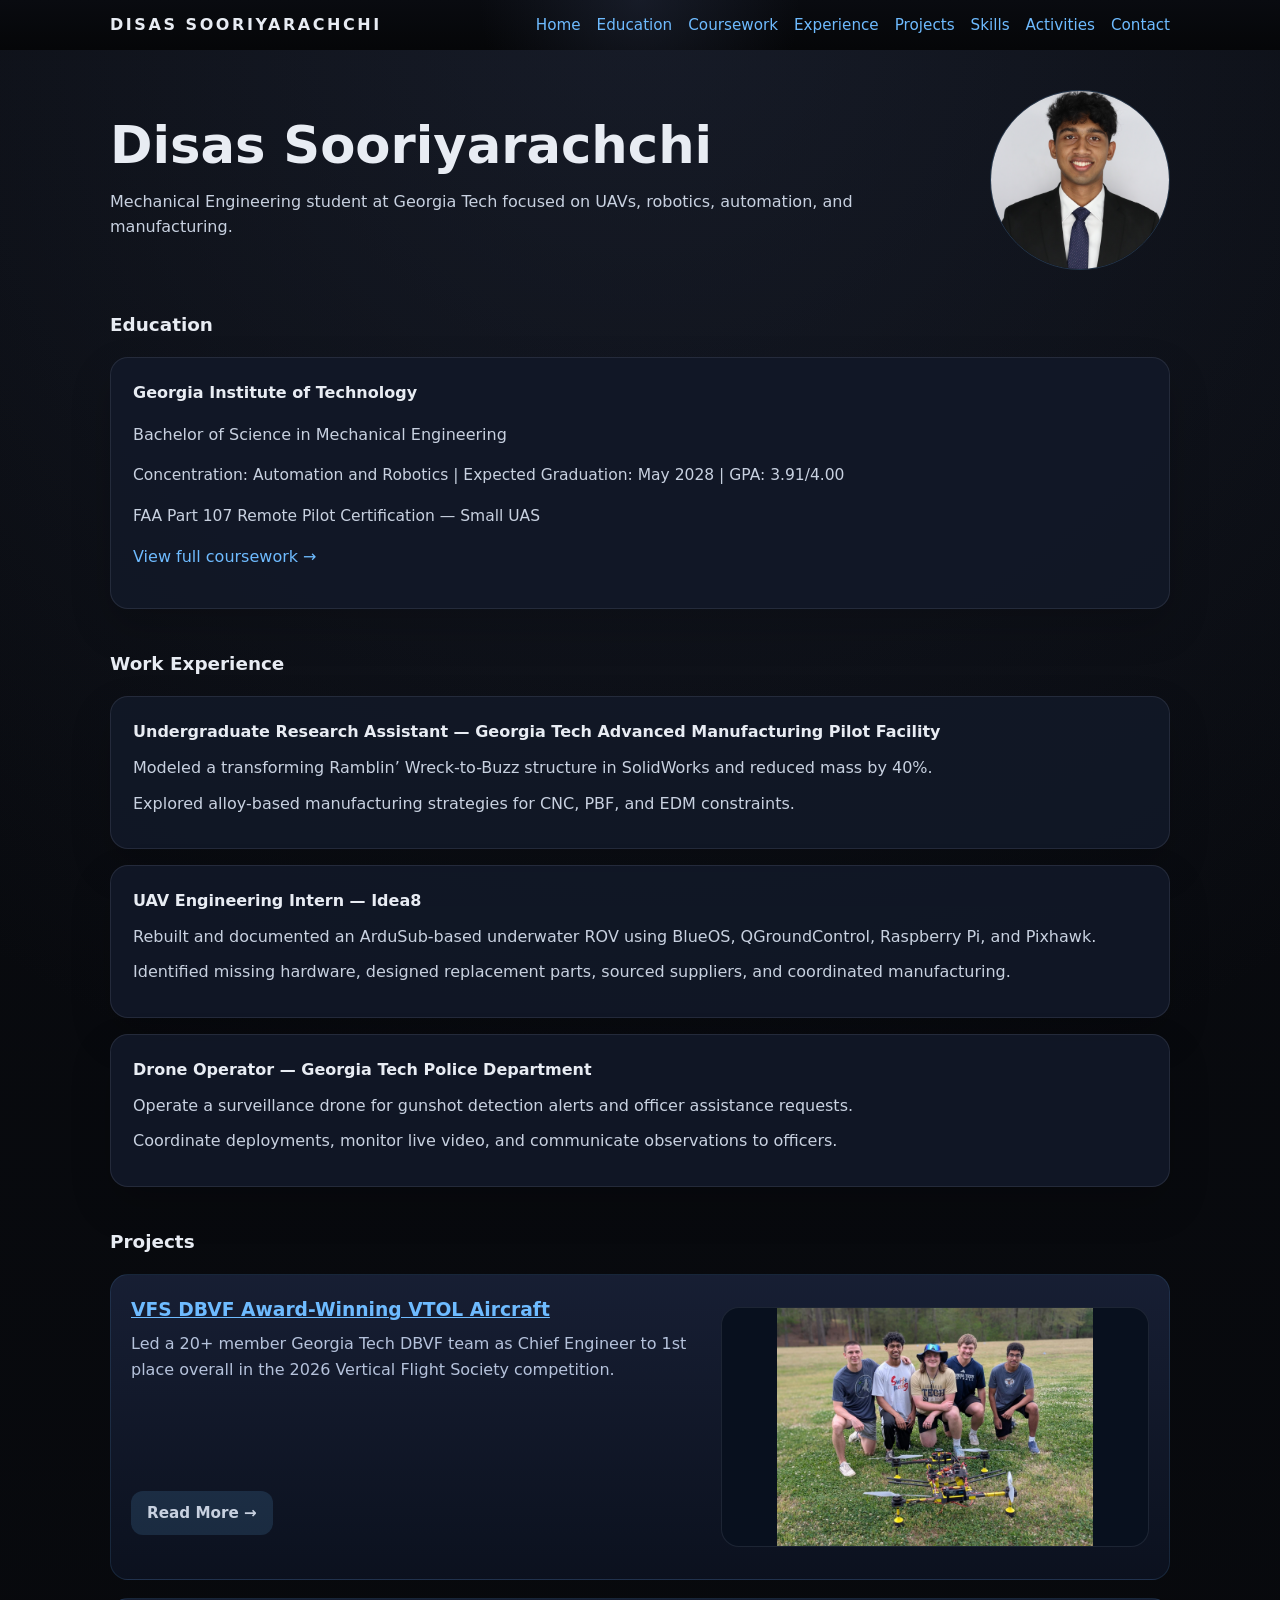
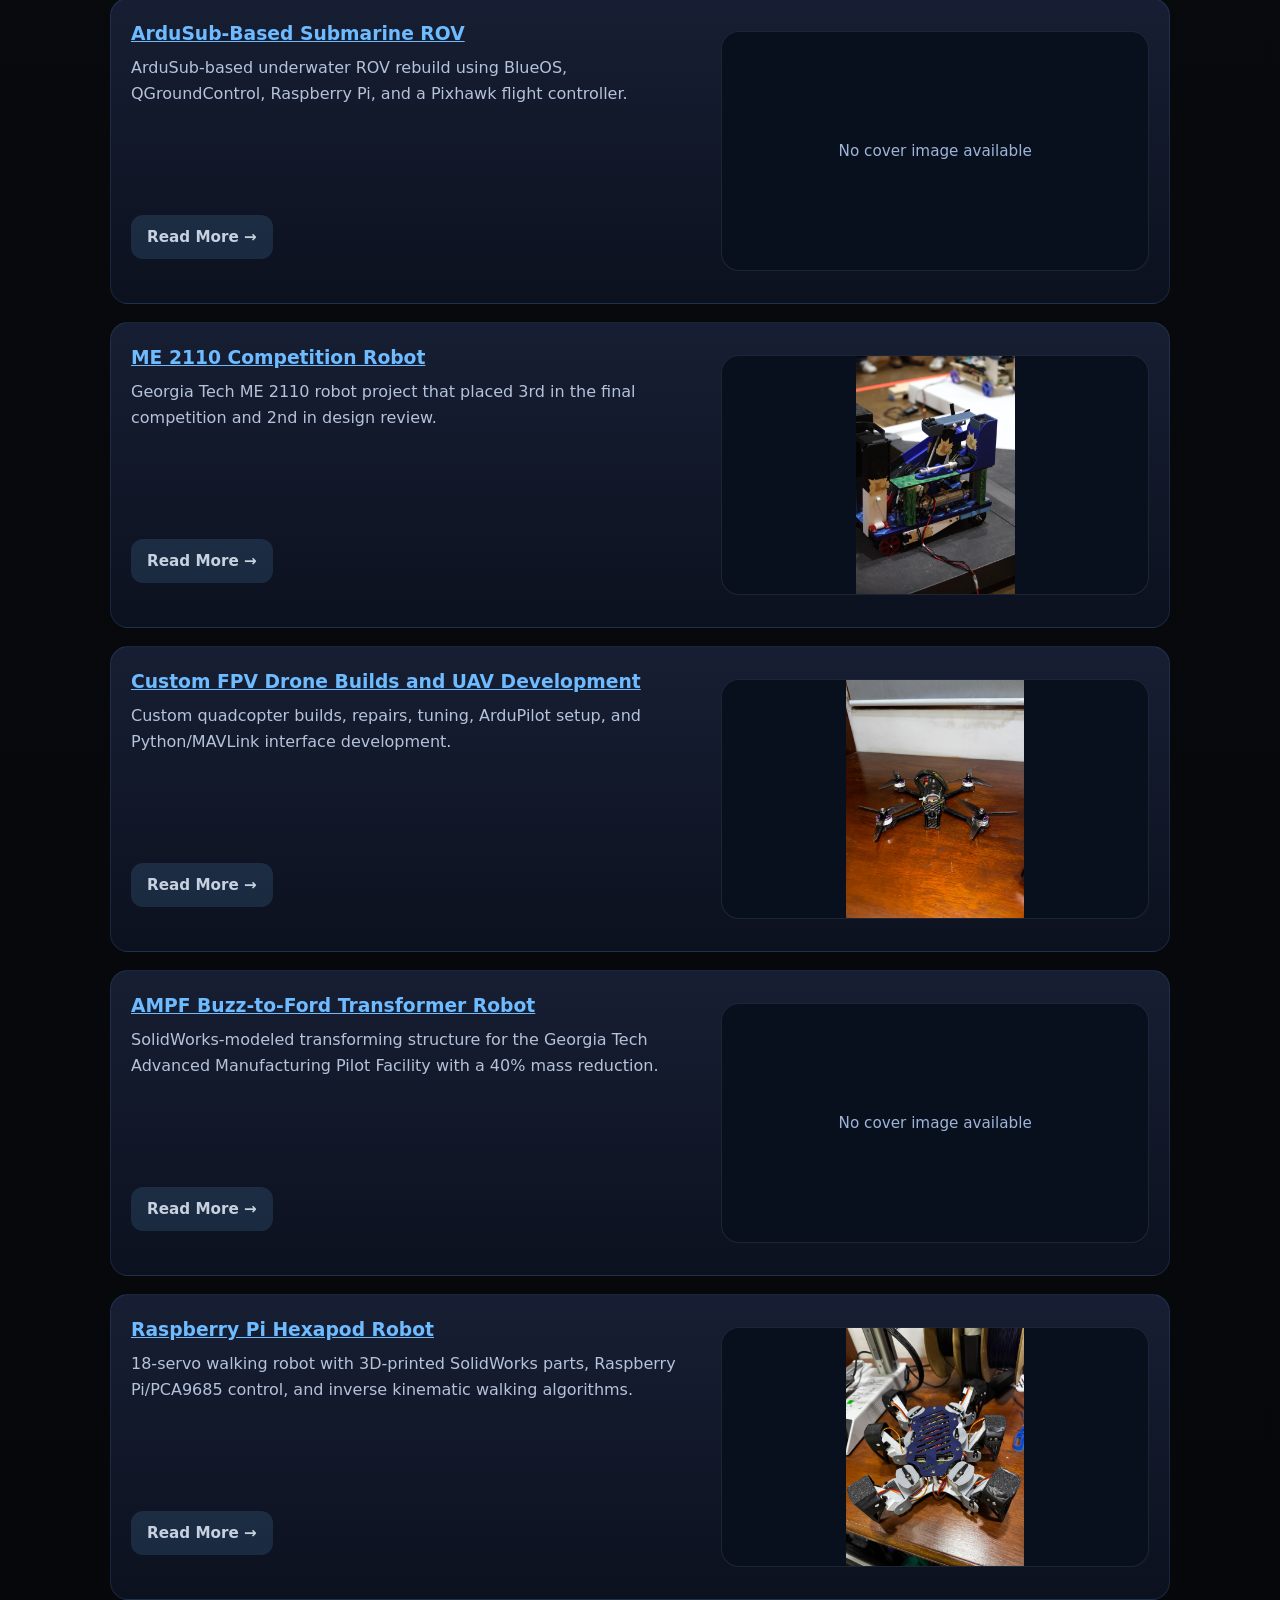
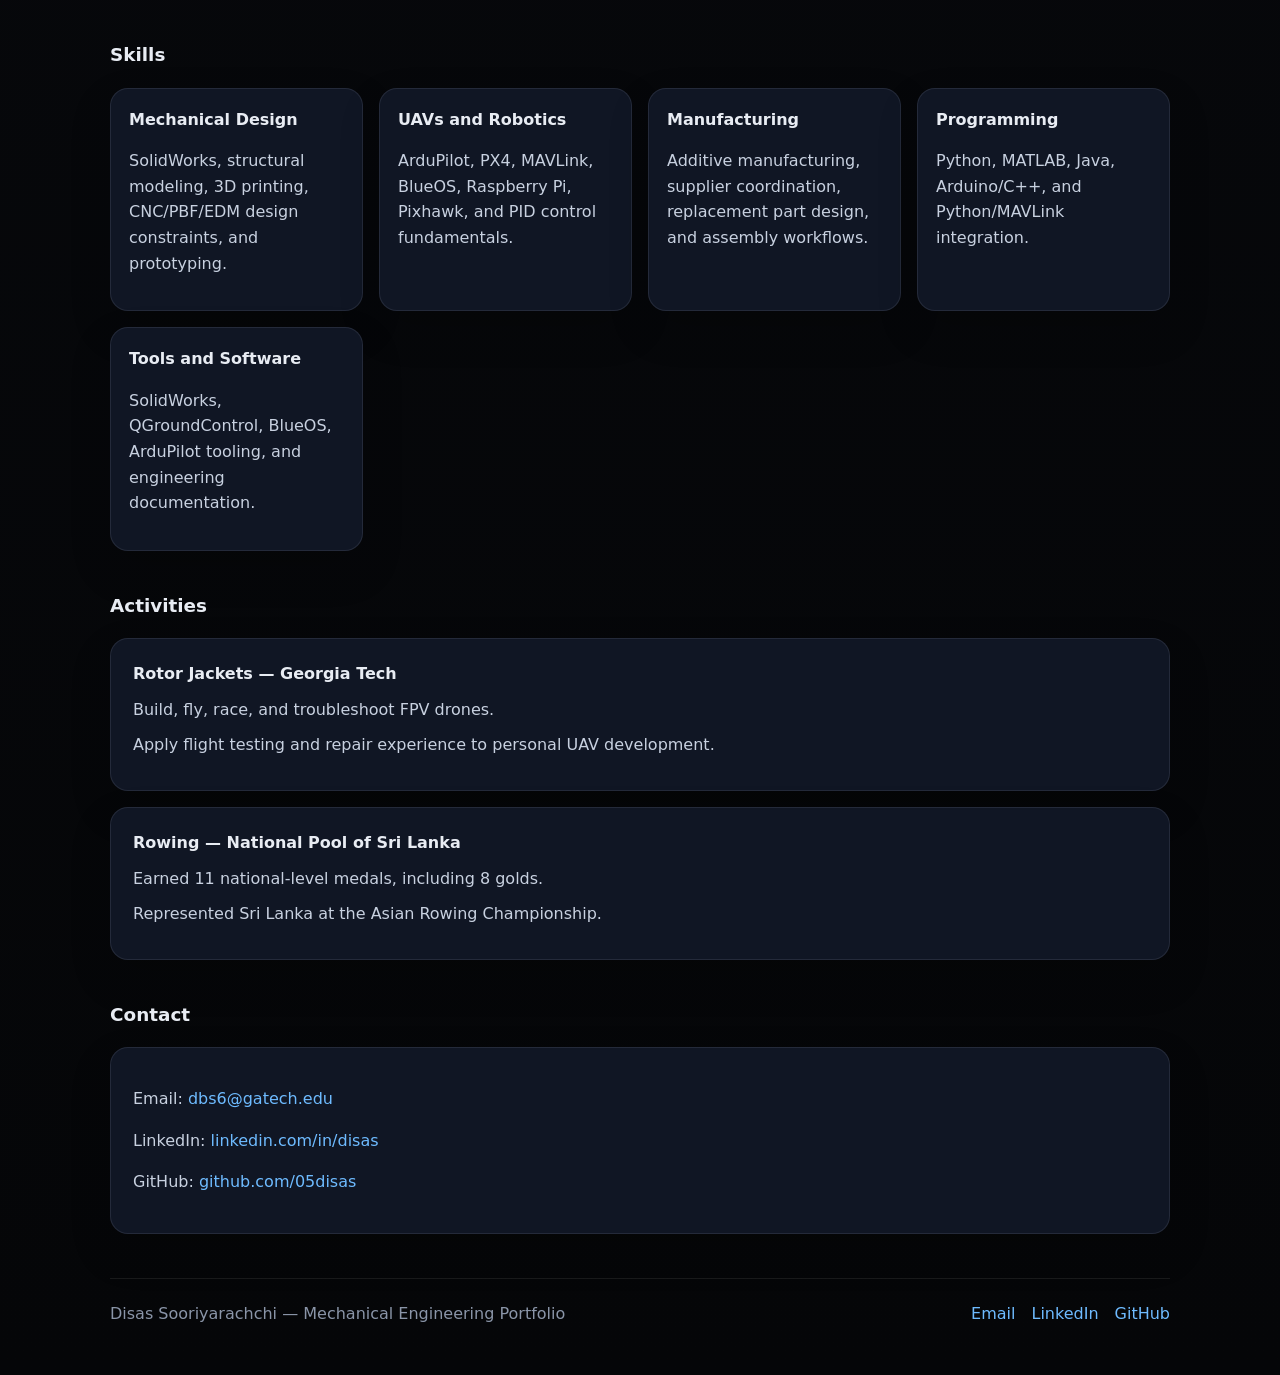
==== index.html @ 31fa34dd "updated structure and synced with current resume" ====
<!DOCTYPE html>
<html lang="en">
<head>
    <meta charset="UTF-8">
    <meta name="viewport" content="width=device-width, initial-scale=1.0">
    <title>Disas Sooriyarachchi | Mechanical Engineering Portfolio</title>
    <link rel="stylesheet" href="styles/style.css">
</head>
<body class="home-page">
    <div class="page-shell">
        <header class="header">
            <div>
                <p class="site-title">Disas Sooriyarachchi</p>
            </div>
            <button class="nav-toggle" type="button" aria-label="Toggle navigation menu">
                <img src="assets/menu-icon.svg" alt="" aria-hidden="true">
            </button>
            <nav class="nav-links" aria-label="Primary navigation">
                <a href="#home">Home</a>
                <a href="#education">Education</a>
                <a href="coursework.html">Coursework</a>
                <a href="#experience">Experience</a>
                <a href="#projects">Projects</a>
                <a href="#skills">Skills</a>
                <a href="#activities">Activities</a>
                <a href="#contact">Contact</a>
            </nav>
        </header>

        <main class="body-offset">
            <section id="home" class="section">
                <div class="profile-panel">
                    <div>
                        <h1 class="main-title">Disas Sooriyarachchi</h1>
                        <p class="subtitle">Mechanical Engineering student at Georgia Tech focused on UAVs, robotics, automation, and manufacturing.</p>
                    </div>
                    <img class="profile-image" src="assets/images/profile.jpg" alt="Disas Sooriyarachchi">
                </div>
            </section>

            <section id="education" class="section">
                <h2 class="section-title">Education</h2>
                <div class="card">
                    <h3>Georgia Institute of Technology</h3>
                    <p>Bachelor of Science in Mechanical Engineering</p>
                    <p class="section-note">
                        Concentration: Automation and Robotics | Expected Graduation: May 2028 | GPA: 3.91/4.00
                    </p>
                    <p class="section-note">FAA Part 107 Remote Pilot Certification &mdash; Small UAS</p>
                    <p><a href="coursework.html">View full coursework &rarr;</a></p>
                </div>
            </section>

            <section id="experience" class="section">
                <h2 class="section-title">Work Experience</h2>
                <div class="section-grid">
                    <div class="card">
                        <h3>Undergraduate Research Assistant &mdash; Georgia Tech Advanced Manufacturing Pilot Facility</h3>
                        <ul class="card-list">
                            <li>Modeled a transforming Ramblin&rsquo; Wreck-to-Buzz structure in SolidWorks and reduced mass by 40%.</li>
                            <li>Explored alloy-based manufacturing strategies for CNC, PBF, and EDM constraints.</li>
                        </ul>
                    </div>
                    <div class="card">
                        <h3>UAV Engineering Intern &mdash; Idea8</h3>
                        <ul class="card-list">
                            <li>Rebuilt and documented an ArduSub-based underwater ROV using BlueOS, QGroundControl, Raspberry Pi, and Pixhawk.</li>
                            <li>Identified missing hardware, designed replacement parts, sourced suppliers, and coordinated manufacturing.</li>
                        </ul>
                    </div>
                    <div class="card">
                        <h3>Drone Operator &mdash; Georgia Tech Police Department</h3>
                        <ul class="card-list">
                            <li>Operate a surveillance drone for gunshot detection alerts and officer assistance requests.</li>
                            <li>Coordinate deployments, monitor live video, and communicate observations to officers.</li>
                        </ul>
                    </div>
                </div>
            </section>

            <section id="projects" class="section">
                <h2 class="section-title">Projects</h2>
                <div class="project-grid">
                    <div class="project-card">
                        <div class="project-card-content">
                            <div class="project-info">
                                <div>
                                    <h3><a class="project-title-link" href="projects/dbvf-vtol.html">VFS DBVF Award-Winning VTOL Aircraft</a></h3>
                                    <p>Led a 20+ member Georgia Tech DBVF team as Chief Engineer to 1st place overall in the 2026 Vertical Flight Society competition.</p>
                                </div>
                                <a class="project-card-action" href="projects/dbvf-vtol.html">Read More &rarr;</a>
                            </div>
                            <div class="project-visual">
                                <img class="project-cover" src="assets/images/dbvf.jpeg" alt="VFS DBVF Award-Winning VTOL Aircraft">
                            </div>
                        </div>
                    </div>
                    <div class="project-card">
                        <div class="project-card-content">
                            <div class="project-info">
                                <div>
                                    <h3><a class="project-title-link" href="projects/submarine-rov.html">ArduSub-Based Submarine ROV</a></h3>
                                    <p>ArduSub-based underwater ROV rebuild using BlueOS, QGroundControl, Raspberry Pi, and a Pixhawk flight controller.</p>
                                </div>
                                <a class="project-card-action" href="projects/submarine-rov.html">Read More &rarr;</a>
                            </div>
                            <div class="project-visual">
                                <div class="cover-placeholder">No cover image available</div>
                            </div>
                        </div>
                    </div>
                    <div class="project-card">
                        <div class="project-card-content">
                            <div class="project-info">
                                <div>
                                    <h3><a class="project-title-link" href="projects/me2110-competition-robot.html">ME 2110 Competition Robot</a></h3>
                                    <p>Georgia Tech ME 2110 robot project that placed 3rd in the final competition and 2nd in design review.</p>
                                </div>
                                <a class="project-card-action" href="projects/me2110-competition-robot.html">Read More &rarr;</a>
                            </div>
                            <div class="project-visual">
                                <img class="project-cover" src="assets/images/me2110_comp.jpeg" alt="ME 2110 Competition Robot">
                            </div>
                        </div>
                    </div>
                    <div class="project-card">
                        <div class="project-card-content">
                            <div class="project-info">
                                <div>
                                    <h3><a class="project-title-link" href="projects/fpv-drone-builds.html">Custom FPV Drone Builds and UAV Development</a></h3>
                                    <p>Custom quadcopter builds, repairs, tuning, ArduPilot setup, and Python/MAVLink interface development.</p>
                                </div>
                                <a class="project-card-action" href="projects/fpv-drone-builds.html">Read More &rarr;</a>
                            </div>
                            <div class="project-visual">
                                <img class="project-cover" src="assets/images/fpvdrone.jpeg" alt="Custom FPV Drone Builds and UAV Development">
                            </div>
                        </div>
                    </div>
                    <div class="project-card">
                        <div class="project-card-content">
                            <div class="project-info">
                                <div>
                                    <h3><a class="project-title-link" href="projects/ampf-transformer.html">AMPF Buzz-to-Ford Transformer Robot</a></h3>
                                    <p>SolidWorks-modeled transforming structure for the Georgia Tech Advanced Manufacturing Pilot Facility with a 40% mass reduction.</p>
                                </div>
                                <a class="project-card-action" href="projects/ampf-transformer.html">Read More &rarr;</a>
                            </div>
                            <div class="project-visual">
                                <div class="cover-placeholder">No cover image available</div>
                            </div>
                        </div>
                    </div>
                    <div class="project-card">
                        <div class="project-card-content">
                            <div class="project-info">
                                <div>
                                    <h3><a class="project-title-link" href="projects/hexapod-robot.html">Raspberry Pi Hexapod Robot</a></h3>
                                    <p>18-servo walking robot with 3D-printed SolidWorks parts, Raspberry Pi/PCA9685 control, and inverse kinematic walking algorithms.</p>
                                </div>
                                <a class="project-card-action" href="projects/hexapod-robot.html">Read More &rarr;</a>
                            </div>
                            <div class="project-visual">
                                <img class="project-cover" src="assets/images/hexapod.jpeg" alt="Raspberry Pi Hexapod Robot">
                            </div>
                        </div>
                    </div>
                </div>
            </section>

            <section id="skills" class="section">
                <h2 class="section-title">Skills</h2>
                <div class="list-columns">
                    <div class="card card-compact">
                        <h3>Mechanical Design</h3>
                        <p>SolidWorks, structural modeling, 3D printing, CNC/PBF/EDM design constraints, and prototyping.</p>
                    </div>
                    <div class="card card-compact">
                        <h3>UAVs and Robotics</h3>
                        <p>ArduPilot, PX4, MAVLink, BlueOS, Raspberry Pi, Pixhawk, and PID control fundamentals.</p>
                    </div>
                    <div class="card card-compact">
                        <h3>Manufacturing</h3>
                        <p>Additive manufacturing, supplier coordination, replacement part design, and assembly workflows.</p>
                    </div>
                    <div class="card card-compact">
                        <h3>Programming</h3>
                        <p>Python, MATLAB, Java, Arduino/C++, and Python/MAVLink integration.</p>
                    </div>
                    <div class="card card-compact">
                        <h3>Tools and Software</h3>
                        <p>SolidWorks, QGroundControl, BlueOS, ArduPilot tooling, and engineering documentation.</p>
                    </div>
                </div>
            </section>

            <section id="activities" class="section">
                <h2 class="section-title">Activities</h2>
                <div class="section-grid">
                    <div class="card">
                        <h3>Rotor Jackets &mdash; Georgia Tech</h3>
                        <ul class="card-list">
                            <li>Build, fly, race, and troubleshoot FPV drones.</li>
                            <li>Apply flight testing and repair experience to personal UAV development.</li>
                        </ul>
                    </div>
                    <div class="card">
                        <h3>Rowing &mdash; National Pool of Sri Lanka</h3>
                        <ul class="card-list">
                            <li>Earned 11 national-level medals, including 8 golds.</li>
                            <li>Represented Sri Lanka at the Asian Rowing Championship.</li>
                        </ul>
                    </div>
                </div>
            </section>

            <section id="contact" class="section">
                <h2 class="section-title">Contact</h2>
                <div class="card">
                    <p>Email: <a href="mailto:dbs6@gatech.edu">dbs6@gatech.edu</a></p>
                    <p>LinkedIn: <a href="https://www.linkedin.com/in/disas">linkedin.com/in/disas</a></p>
                    <p>GitHub: <a href="https://github.com/05disas">github.com/05disas</a></p>
                </div>
            </section>
        </main>

        <footer class="footer">
            <p>Disas Sooriyarachchi &mdash; Mechanical Engineering Portfolio</p>
            <div class="social-links">
                <a href="mailto:dbs6@gatech.edu">Email</a>
                <a href="https://www.linkedin.com/in/disas">LinkedIn</a>
                <a href="https://github.com/05disas">GitHub</a>
            </div>
        </footer>
    </div>
    <script src="scripts/main.js"></script>
</body>
</html>
---- styles/style.css ----
/* Global layout */
:root {
    color-scheme: dark;
    color: #e8ecf3;
    background: #090b10;
    font-family: Inter, ui-sans-serif, system-ui, -apple-system, BlinkMacSystemFont, "Segoe UI", sans-serif;
    font-size: 16px;
    line-height: 1.6;
}

* {
    box-sizing: border-box;
}

html {
    scroll-behavior: smooth;
}

body {
    margin: 0;
    min-height: 100vh;
    background: radial-gradient(circle at top, rgba(48, 58, 84, 0.35), transparent 25%),
        linear-gradient(180deg, #090b10 0%, #050608 100%);
}

img {
    max-width: 100%;
    display: block;
}

a {
    color: #6ebbff;
    text-decoration: none;
}

a:hover {
    text-decoration: underline;
}

button,
input,
textarea {
    font: inherit;
}

/* Container */
.page-shell {
    width: min(100%, 1100px);
    margin: 0 auto;
    padding: 0 20px 48px;
}

.header,
.footer {
    display: flex;
    flex-wrap: wrap;
    justify-content: space-between;
    gap: 12px;
    align-items: center;
}

.header {
    width: 100vw;
    margin-left: calc(50% - 50vw);
    padding: 12px max(20px, calc((100vw - 1100px) / 2 + 20px));
    position: sticky;
    top: 0;
    z-index: 20;
    background: radial-gradient(circle at top, rgba(48, 58, 84, 0.35), transparent 25%),
        linear-gradient(180deg, #090b10 0%, #050608 100%);
}

.site-title {
    font-size: 1rem;
    text-transform: uppercase;
    letter-spacing: 0.16em;
    font-weight: 700;
    margin: 0;
}

.home-page .site-title {
    opacity: 0;
    transition: opacity 180ms ease;
}

.home-page.is-scrolled .site-title {
    opacity: 1;
}

.nav-links {
    display: flex;
    flex-wrap: wrap;
    gap: 16px;
    align-items: center;
    font-size: 0.95rem;
}

.nav-toggle {
    display: none;
    background: transparent;
    border: 1px solid rgba(110, 187, 255, 0.18);
    border-radius: 8px;
    width: 40px;
    height: 40px;
    align-items: center;
    justify-content: center;
    cursor: pointer;
    color: #c8d1e0;
}

.nav-toggle img {
    display: block;
    width: 22px;
    height: 22px;
    filter: invert(78%) sepia(40%) saturate(1510%) hue-rotate(178deg) brightness(103%) contrast(101%);
}

.header.nav-open .nav-links {
    display: flex;
}

.main-title {
    font-size: clamp(2rem, 4vw, 3.2rem);
    line-height: 1.05;
    margin: 0;
}

.subtitle {
    max-width: 760px;
    margin: 16px 0 0;
    color: #c8d1e0;
}

.section {
    margin-top: 40px;
    scroll-margin-top: 96px;
}

.section-title {
    font-size: 1.15rem;
    margin-bottom: 18px;
    font-weight: 700;
}

.section-grid {
    display: grid;
    gap: 16px;
}

.card {
    background: rgba(18, 24, 40, 0.92);
    border: 1px solid rgba(178, 187, 213, 0.12);
    border-radius: 18px;
    padding: 22px;
    box-shadow: 0 18px 40px rgba(0, 0, 0, 0.18);
}

.card-compact {
    padding: 18px;
}

.card h3 {
    margin: 0 0 10px;
    font-size: 1rem;
}

.card p,
.card li {
    color: #c8d1e0;
}

.list-columns {
    display: grid;
    grid-template-columns: repeat(auto-fit, minmax(220px, 1fr));
    gap: 16px;
}

.coursework-section {
    display: grid;
    gap: 34px;
}

.course-category h2 {
    margin: 0 0 14px;
    color: #e8ecf3;
    font-size: 1.2rem;
    font-weight: 700;
}

.course-grid {
    display: grid;
    grid-template-columns: repeat(auto-fit, minmax(240px, 1fr));
    gap: 16px;
}

.course-card {
    min-height: 132px;
    padding: 20px;
    border-radius: 18px;
    background: rgba(18, 24, 40, 0.92);
    border: 1px solid rgba(110, 187, 255, 0.18);
    box-shadow: 0 18px 40px rgba(0, 0, 0, 0.18);
}

.course-card-header {
    display: flex;
    align-items: flex-start;
    justify-content: space-between;
    gap: 12px;
    margin-bottom: 14px;
}

.course-card h3 {
    margin: 0;
    color: #e8ecf3;
    font-size: 1.08rem;
    line-height: 1.25;
}

.course-card p {
    margin: 0;
    color: #c8d1e0;
}

.course-status {
    display: inline-flex;
    align-items: center;
    justify-content: center;
    flex: 0 0 auto;
    min-width: 34px;
    height: 34px;
    padding: 0 10px;
    border-radius: 999px;
    border: 1px solid rgba(110, 187, 255, 0.5);
    background: rgba(110, 187, 255, 0.12);
    color: #9cccff;
    font-size: 0.9rem;
    font-weight: 700;
}

.course-status-wide {
    min-width: 78px;
}

.card-list {
    list-style: none;
    margin: 0;
    padding: 0;
}

.card-list li {
    margin-bottom: 10px;
}

.project-grid {
    display: grid;
    gap: 18px;
}

.project-card-content {
    display: grid;
    grid-template-columns: minmax(0, 58%) minmax(0, 42%);
    grid-template-areas: "title image" "body image";
    gap: 24px;
    align-items: stretch;
}

.project-title {
    grid-area: title;
}

.project-body {
    grid-area: body;
    display: flex;
    flex-direction: column;
    gap: 16px;
}

.project-visual {
    grid-area: image;
    display: flex;
    align-items: center;
    justify-content: center;
}

.project-info {
    display: flex;
    flex-direction: column;
    min-height: 240px;
}

.project-cover,
.icon-placeholder,
.cover-placeholder {
    width: 100%;
    height: 240px;
    border-radius: 18px;
    object-fit: contain;
    border: 1px solid rgba(178, 187, 213, 0.12);
    background: #08101e;
}

.icon-placeholder,
.cover-placeholder {
    display: flex;
    align-items: center;
    justify-content: center;
    color: #9fb4d8;
    font-size: 0.95rem;
    text-align: center;
    padding: 0 8px;
}

.project-card-action {
    display: inline-flex;
    align-items: center;
    justify-content: center;
    padding: 10px 16px;
    border-radius: 12px;
    background: rgba(110, 187, 255, 0.14);
    color: #c8d1e0;
    font-size: 0.95rem;
    font-weight: 600;
    width: fit-content;
}

.project-page-cover {
    width: 96px;
    height: 96px;
    max-width: none;
    margin: 0 auto 20px;
    display: block;
    border-radius: 18px;
    object-fit: cover;
    border: 1px solid rgba(178, 187, 213, 0.12);
    background: #08101e;
}

.profile-image {
    width: 180px;
    height: 180px;
    border-radius: 50%;
    object-fit: cover;
    border: 1px solid rgba(110, 187, 255, 0.2);
    max-width: 180px;
}

.profile-panel {
    display: grid;
    grid-template-columns: 1fr auto;
    gap: 24px;
    align-items: center;
}

.project-card {
    display: block;
    padding: 20px;
    border-radius: 18px;
    background: linear-gradient(180deg, rgba(24, 32, 54, 0.95), rgba(12, 18, 32, 0.95));
    border: 1px solid rgba(110, 187, 255, 0.12);
}

.project-card h3 {
    margin: 0 0 6px;
}

.project-card p {
    margin: 0;
    color: #b5c2db;
}

.project-title-link {
    color: #6ebbff;
    text-decoration: underline;
}

.project-card-action {
    margin-top: auto;
    text-decoration: none;
}

.small-text {
    font-size: 0.95rem;
    color: #98a6c0;
}

.tag-row {
    display: flex;
    flex-wrap: wrap;
    gap: 10px;
    margin-top: 14px;
}

.tag {
    display: inline-flex;
    gap: 8px;
    padding: 6px 10px;
    border-radius: 999px;
    background: rgba(110, 187, 255, 0.08);
    color: #b3d3ff;
    font-size: 0.88rem;
}

.section-note {
    color: #96a2bd;
    font-size: 0.97rem;
}

.footer {
    border-top: 1px solid rgba(255, 255, 255, 0.08);
    margin-top: 44px;
    padding-top: 22px;
}

.footer p {
    margin: 0;
    color: #8a95a8;
}

.social-links {
    display: flex;
    flex-wrap: wrap;
    gap: 16px;
}

@media (max-width: 720px) {
    .header {
        flex-direction: row;
        align-items: center;
    }

    .footer {
        flex-direction: column;
        align-items: flex-start;
    }

    .nav-toggle {
        display: inline-flex;
        order: 1;
    }

    .header > div,
    .header > .site-title {
        order: 2;
        flex: 1;
        min-width: 0;
    }

    .nav-links {
        display: none;
        flex-direction: column;
        order: 3;
        width: 100%;
        gap: 12px;
        padding: 16px 0;
        border-top: 1px solid rgba(110, 187, 255, 0.12);
    }

    .header.nav-open .nav-links {
        display: flex;
    }

    .nav-links a {
        width: 100%;
        padding: 12px 0;
    }

    .profile-image {
        width: 140px;
        height: 140px;
    }

    .project-card-content {
        grid-template-columns: 1fr;
        grid-template-areas: "title" "image" "body";
    }

    .project-title,
    .project-body,
    .project-visual {
        width: 100%;
    }

    .project-cover,
    .icon-placeholder,
    .cover-placeholder {
        width: 100%;
        height: 220px;
    }

    .project-card-action {
        width: fit-content;
    }
}

@media (max-width: 520px) {
    .page-shell {
        padding: 18px 16px 32px;
    }

    .section {
        margin-top: 32px;
    }
}
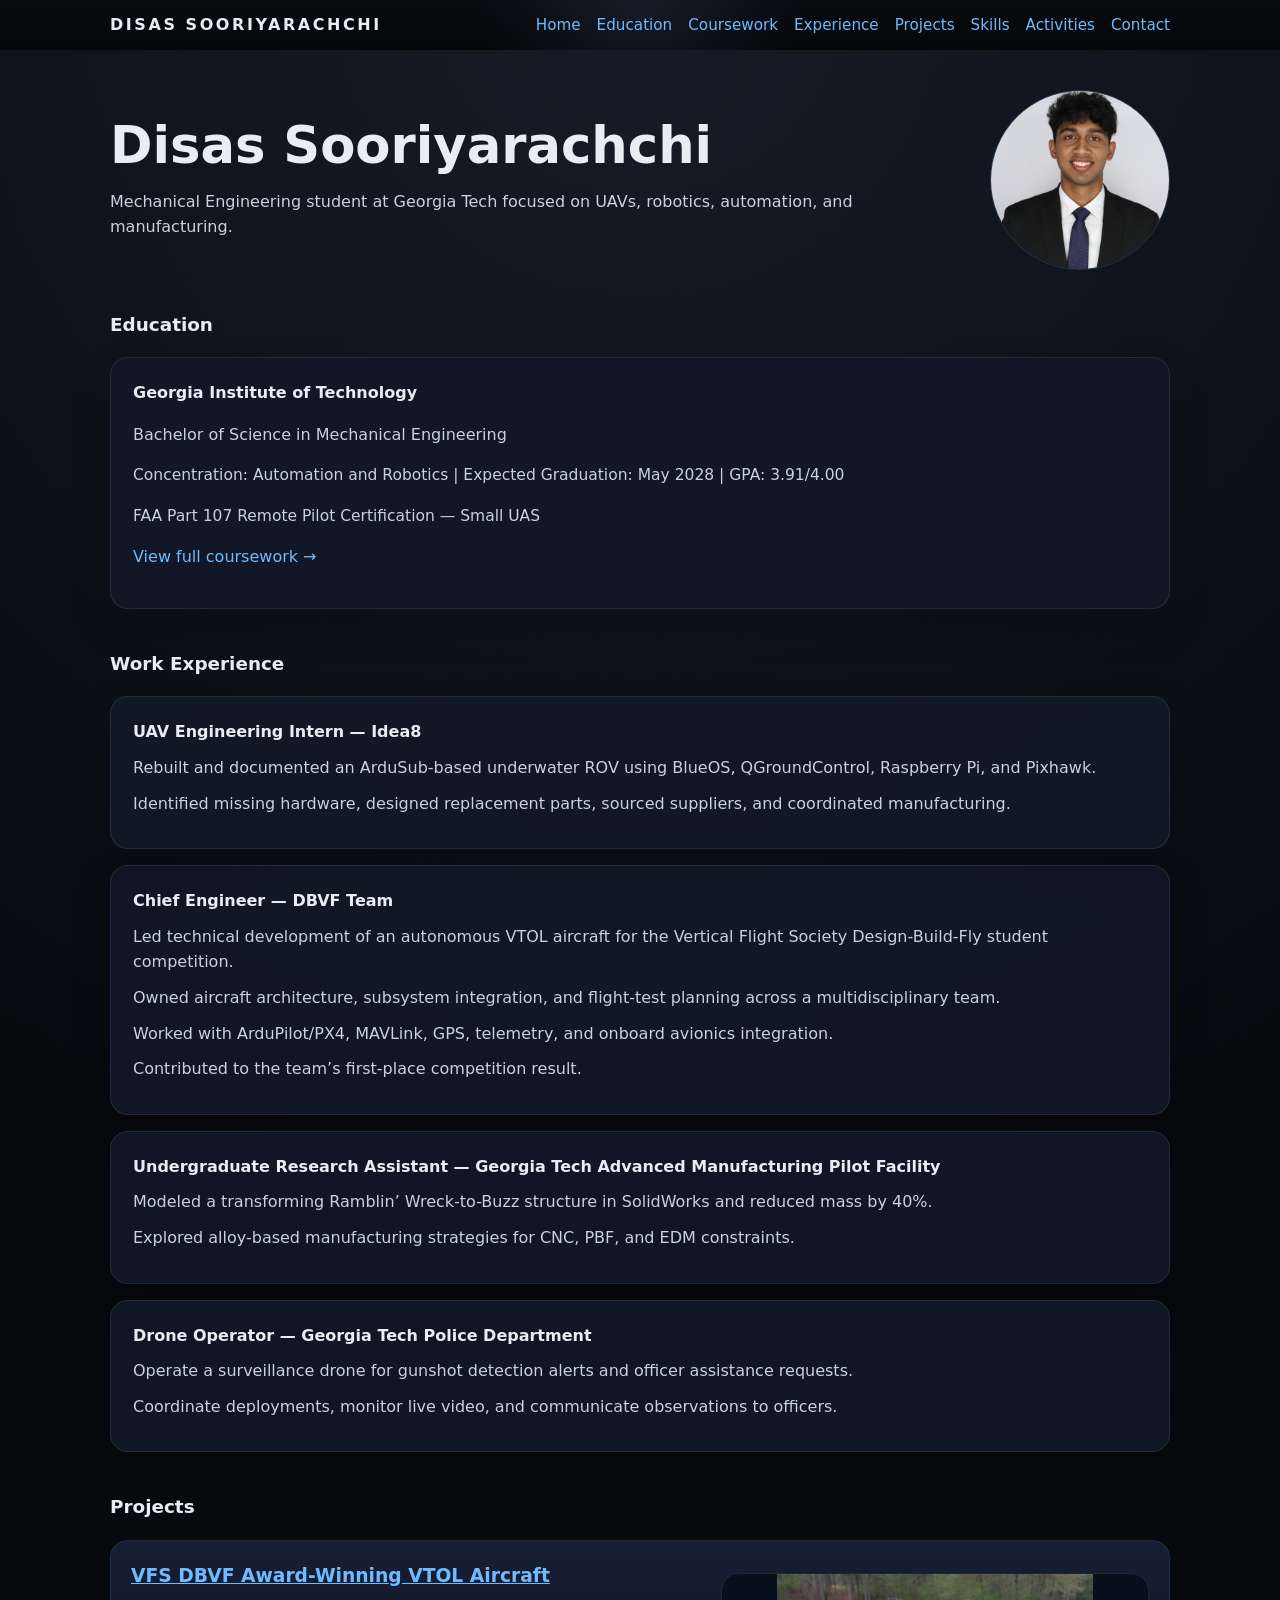
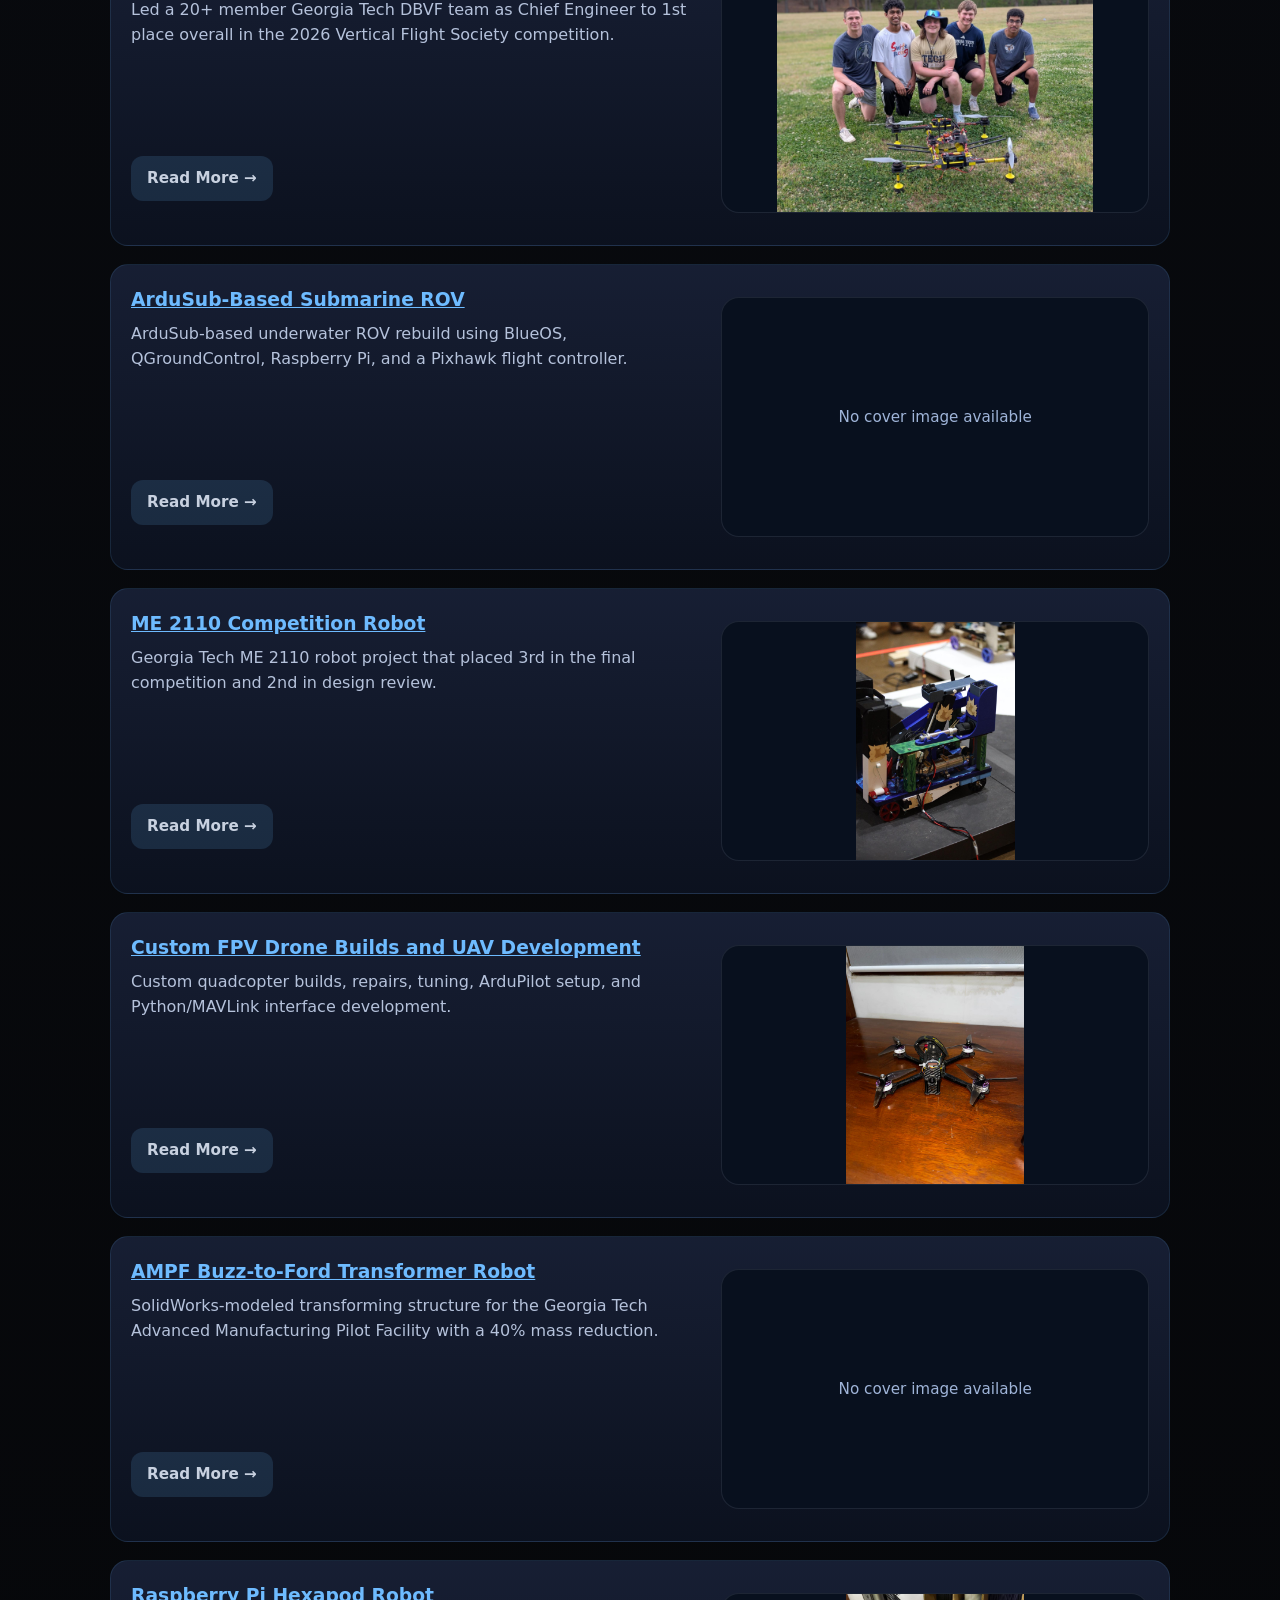
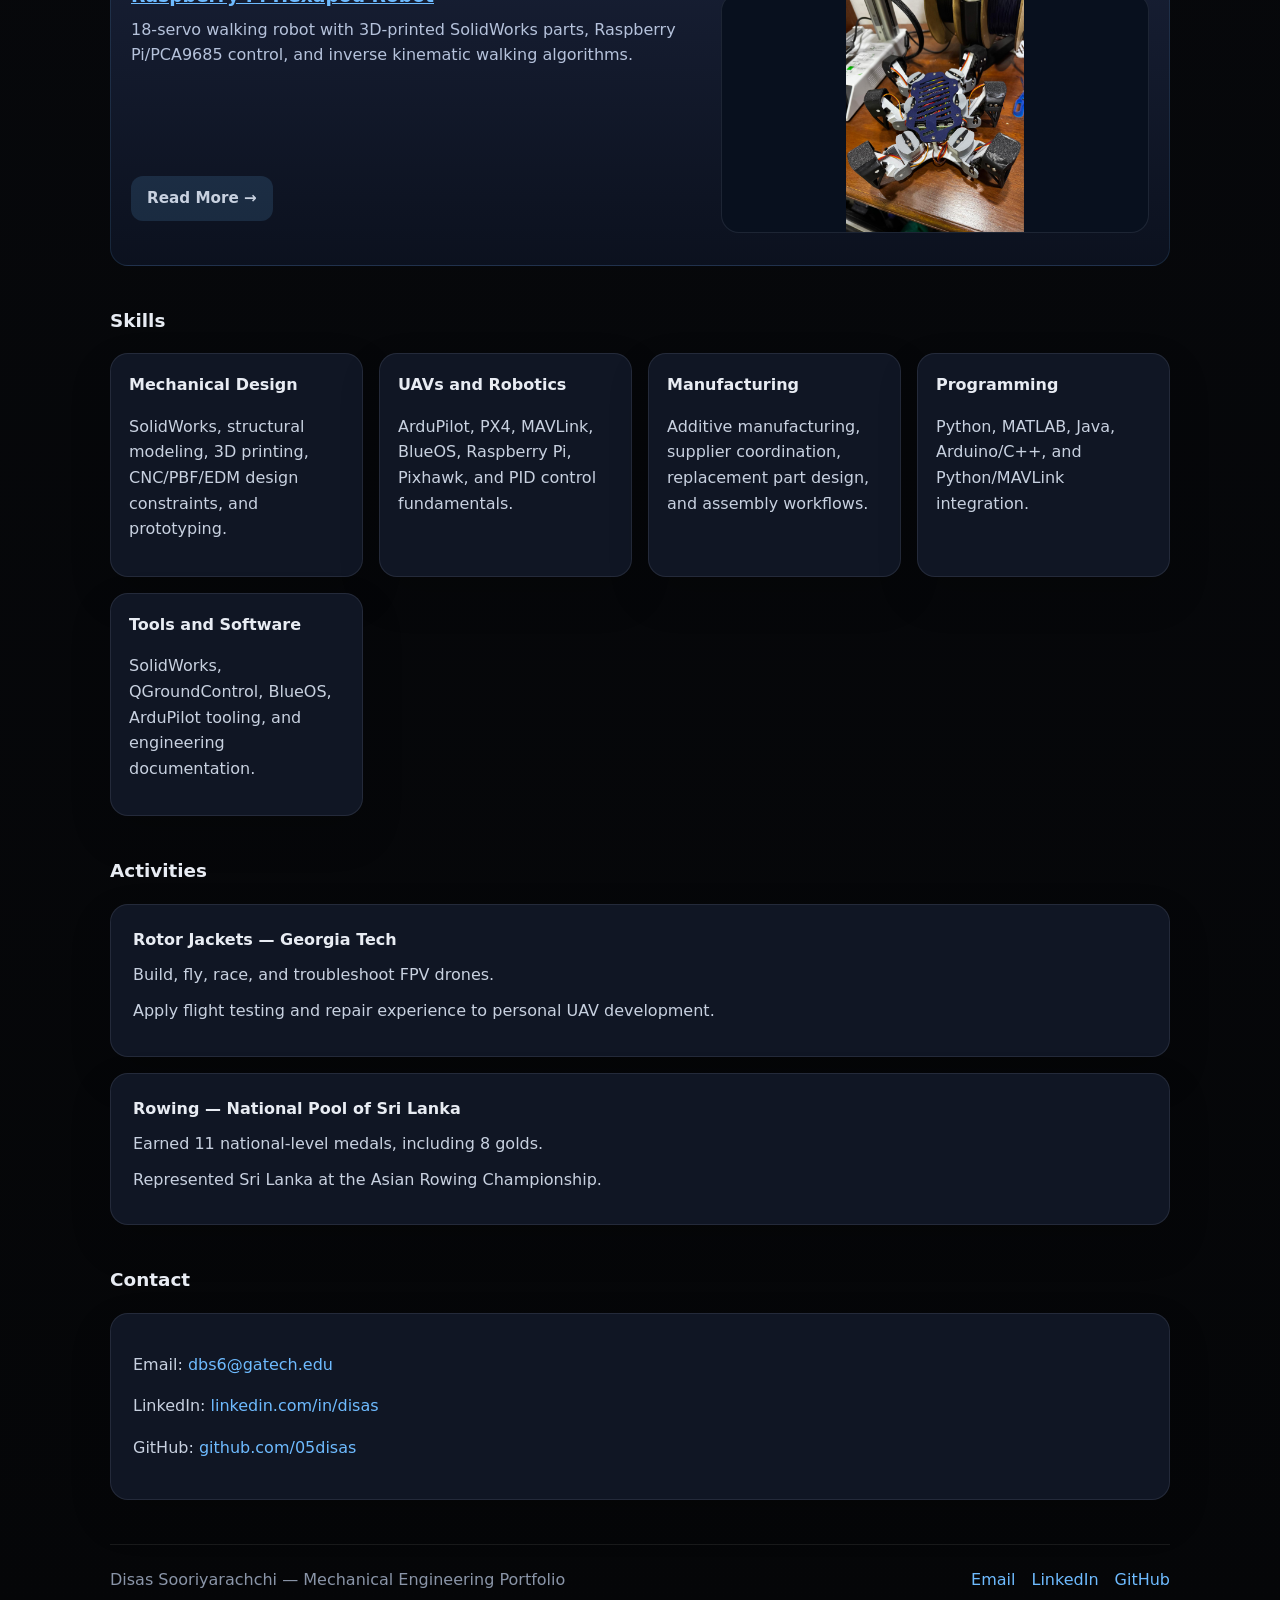
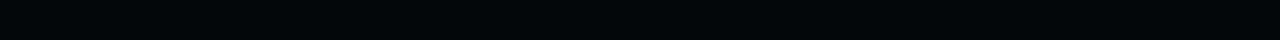
==== commit d6bfd8b1: "updated DBVF project page" ====
--- a/index.html
+++ b/index.html
@@ -55,17 +55,26 @@
                 <h2 class="section-title">Work Experience</h2>
                 <div class="section-grid">
                     <div class="card">
+                        <h3>UAV Engineering Intern &mdash; Idea8</h3>
+                        <ul class="card-list">
+                            <li>Rebuilt and documented an ArduSub-based underwater ROV using BlueOS, QGroundControl, Raspberry Pi, and Pixhawk.</li>
+                            <li>Identified missing hardware, designed replacement parts, sourced suppliers, and coordinated manufacturing.</li>
+                        </ul>
+                    </div>
+                    <div class="card">
+                        <h3>Chief Engineer &mdash; DBVF Team</h3>
+                        <ul class="card-list">
+                            <li>Led technical development of an autonomous VTOL aircraft for the Vertical Flight Society Design-Build-Fly student competition.</li>
+                            <li>Owned aircraft architecture, subsystem integration, and flight-test planning across a multidisciplinary team.</li>
+                            <li>Worked with ArduPilot/PX4, MAVLink, GPS, telemetry, and onboard avionics integration.</li>
+                            <li>Contributed to the team&rsquo;s first-place competition result.</li>
+                        </ul>
+                    </div>
+                    <div class="card">
                         <h3>Undergraduate Research Assistant &mdash; Georgia Tech Advanced Manufacturing Pilot Facility</h3>
                         <ul class="card-list">
                             <li>Modeled a transforming Ramblin&rsquo; Wreck-to-Buzz structure in SolidWorks and reduced mass by 40%.</li>
                             <li>Explored alloy-based manufacturing strategies for CNC, PBF, and EDM constraints.</li>
-                        </ul>
-                    </div>
-                    <div class="card">
-                        <h3>UAV Engineering Intern &mdash; Idea8</h3>
-                        <ul class="card-list">
-                            <li>Rebuilt and documented an ArduSub-based underwater ROV using BlueOS, QGroundControl, Raspberry Pi, and Pixhawk.</li>
-                            <li>Identified missing hardware, designed replacement parts, sourced suppliers, and coordinated manufacturing.</li>
                         </ul>
                     </div>
                     <div class="card">
--- a/styles/style.css
+++ b/styles/style.css
@@ -406,6 +406,197 @@
     font-size: 0.97rem;
 }
 
+.section-jump {
+    margin-top: 12px;
+    font-size: 0.92rem;
+}
+
+.section-jump a {
+    color: #98a6c0;
+    border-bottom: 1px solid rgba(152, 166, 192, 0.35);
+}
+
+.section-jump a:hover {
+    color: #c8d1e0;
+    text-decoration: none;
+    border-bottom-color: rgba(200, 209, 224, 0.6);
+}
+
+.project-hero {
+    display: grid;
+    grid-template-columns: minmax(0, 1fr) minmax(280px, 42%);
+    gap: 28px;
+    align-items: center;
+}
+
+.project-kicker {
+    margin: 0 0 12px;
+    color: #9cccff;
+    font-size: 0.9rem;
+    font-weight: 700;
+    text-transform: uppercase;
+    letter-spacing: 0.12em;
+}
+
+.project-figure {
+    margin: 24px 0 0;
+}
+
+.project-figure img,
+.image-placeholder {
+    width: 100%;
+    min-height: 260px;
+    border-radius: 18px;
+    border: 1px solid rgba(110, 187, 255, 0.16);
+    background: linear-gradient(135deg, rgba(8, 16, 30, 0.95), rgba(24, 32, 54, 0.92));
+}
+
+.project-figure img {
+    height: clamp(260px, 42vw, 560px);
+    object-fit: cover;
+}
+
+.project-figure img.project-image-contain {
+    object-fit: contain;
+}
+
+.project-hero-media {
+    margin: 0;
+}
+
+.project-hero-media img {
+    height: 340px;
+    min-height: 340px;
+}
+
+.image-placeholder {
+    display: flex;
+    align-items: center;
+    justify-content: center;
+    padding: 24px;
+    color: #9fb4d8;
+    text-align: center;
+    font-weight: 700;
+}
+
+.project-figure figcaption {
+    margin-top: 10px;
+    color: #96a2bd;
+    font-size: 0.92rem;
+}
+
+.case-study-section h2 {
+    margin-top: 0;
+}
+
+.case-study-section h3 {
+    margin-top: 24px;
+    color: #e8ecf3;
+}
+
+.case-study-section p:last-child {
+    margin-bottom: 0;
+}
+
+.detail-grid,
+.architecture-grid {
+    display: grid;
+    gap: 14px;
+    margin: 20px 0;
+}
+
+.detail-grid {
+    grid-template-columns: repeat(auto-fit, minmax(220px, 1fr));
+}
+
+.detail-grid > div,
+.architecture-grid > div {
+    border: 1px solid rgba(110, 187, 255, 0.14);
+    border-radius: 14px;
+    background: rgba(8, 16, 30, 0.45);
+    padding: 16px;
+}
+
+.detail-grid h3,
+.detail-grid p {
+    margin: 0;
+}
+
+.detail-grid h3 {
+    margin-bottom: 8px;
+}
+
+.architecture-grid {
+    grid-template-columns: repeat(auto-fit, minmax(220px, 1fr));
+}
+
+.architecture-grid strong,
+.architecture-grid span {
+    display: block;
+}
+
+.architecture-grid strong {
+    margin-bottom: 6px;
+    color: #e8ecf3;
+}
+
+.architecture-grid span {
+    color: #c8d1e0;
+}
+
+.emphasis-list li {
+    padding-left: 16px;
+    border-left: 2px solid rgba(110, 187, 255, 0.45);
+}
+
+.challenge-block {
+    padding-top: 20px;
+    margin-top: 20px;
+    border-top: 1px solid rgba(178, 187, 213, 0.12);
+}
+
+.challenge-block:first-of-type {
+    padding-top: 0;
+    border-top: 0;
+}
+
+.spec-table {
+    display: grid;
+    margin-top: 16px;
+    border: 1px solid rgba(110, 187, 255, 0.14);
+    border-radius: 14px;
+    overflow: hidden;
+}
+
+.spec-table div {
+    display: grid;
+    grid-template-columns: minmax(0, 1fr) minmax(140px, auto);
+    gap: 16px;
+    padding: 12px 14px;
+    background: rgba(8, 16, 30, 0.35);
+}
+
+.spec-table div:nth-child(even) {
+    background: rgba(110, 187, 255, 0.06);
+}
+
+.spec-table span {
+    color: #c8d1e0;
+}
+
+.spec-table strong {
+    color: #e8ecf3;
+    text-align: right;
+}
+
+.reflection {
+    margin: 24px 0 0;
+    padding: 18px 20px;
+    border-left: 3px solid #6ebbff;
+    border-radius: 0 14px 14px 0;
+    background: rgba(110, 187, 255, 0.08);
+}
+
 .footer {
     border-top: 1px solid rgba(255, 255, 255, 0.08);
     margin-top: 44px;
@@ -491,6 +682,24 @@
     .project-card-action {
         width: fit-content;
     }
+
+    .project-hero {
+        grid-template-columns: 1fr;
+    }
+
+    .project-hero-media img {
+        height: 260px;
+        min-height: 260px;
+    }
+
+    .spec-table div {
+        grid-template-columns: 1fr;
+        gap: 4px;
+    }
+
+    .spec-table strong {
+        text-align: left;
+    }
 }
 
 @media (max-width: 520px) {
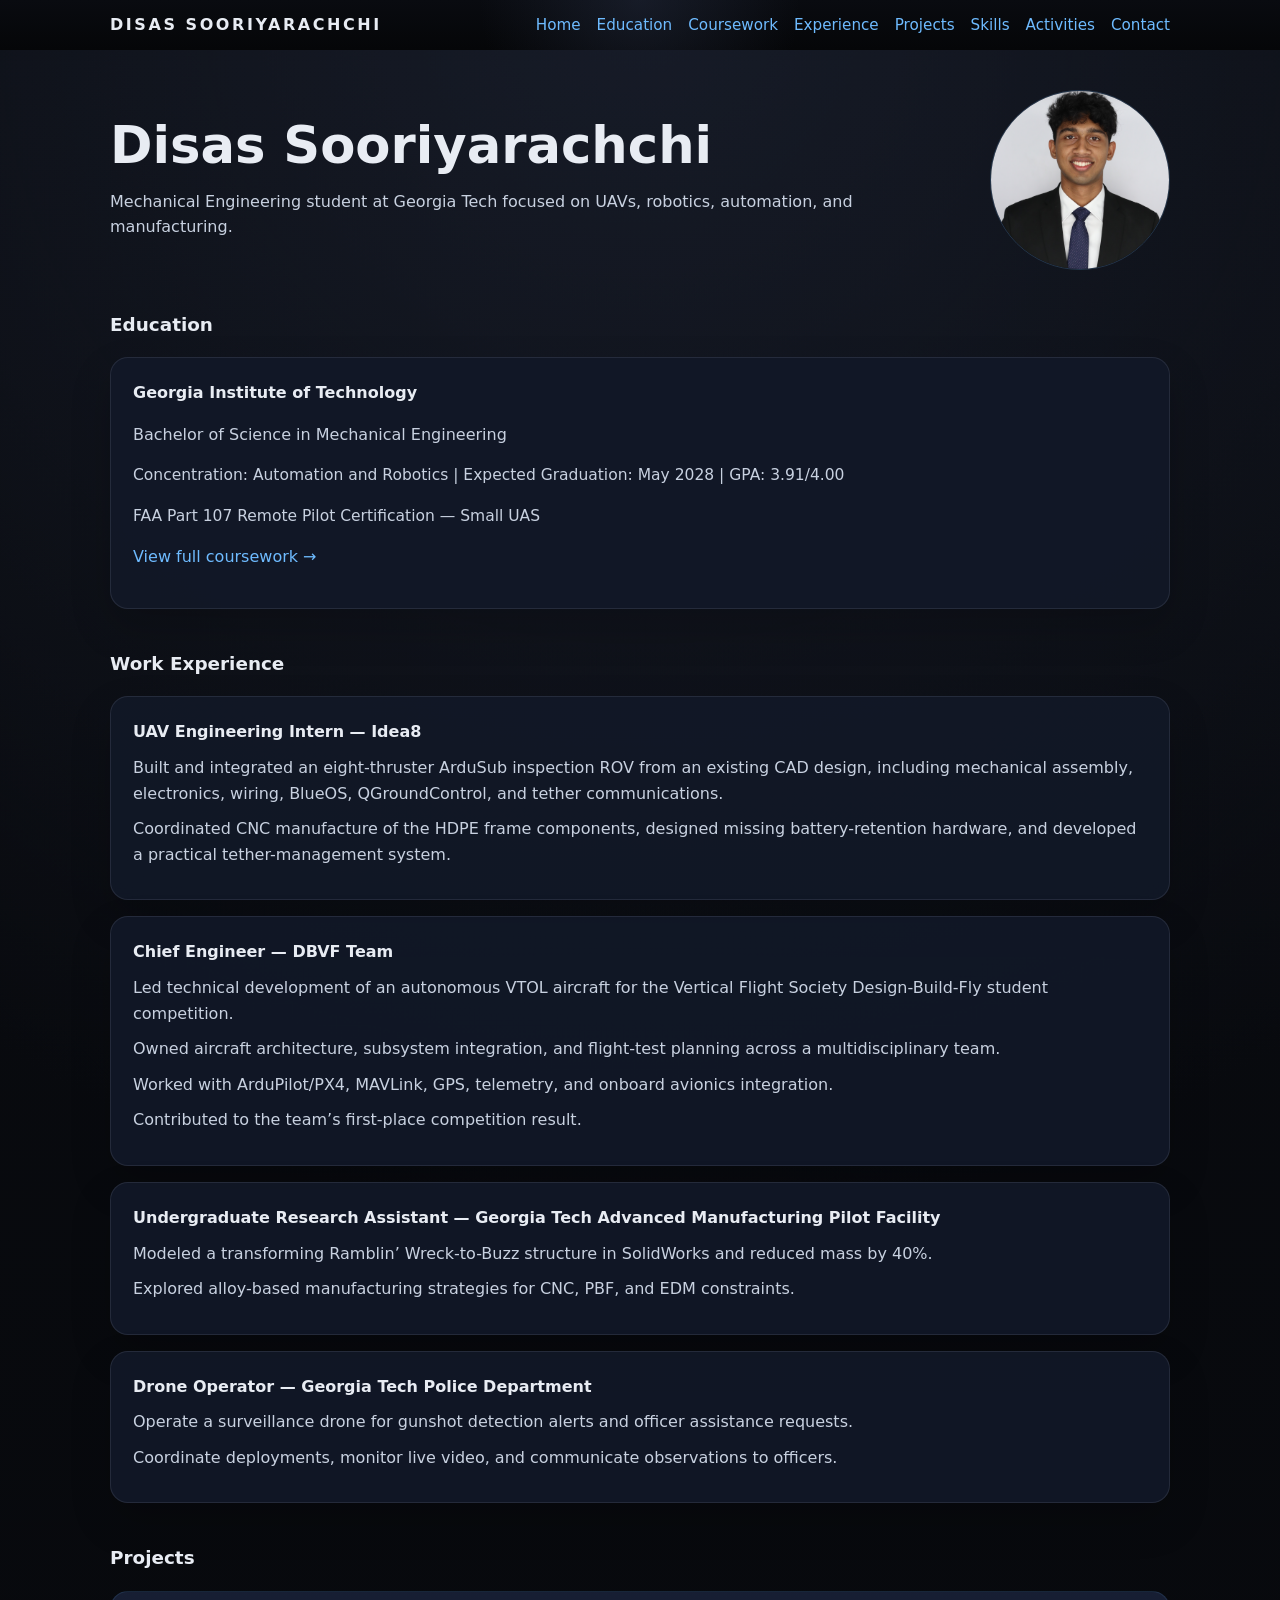
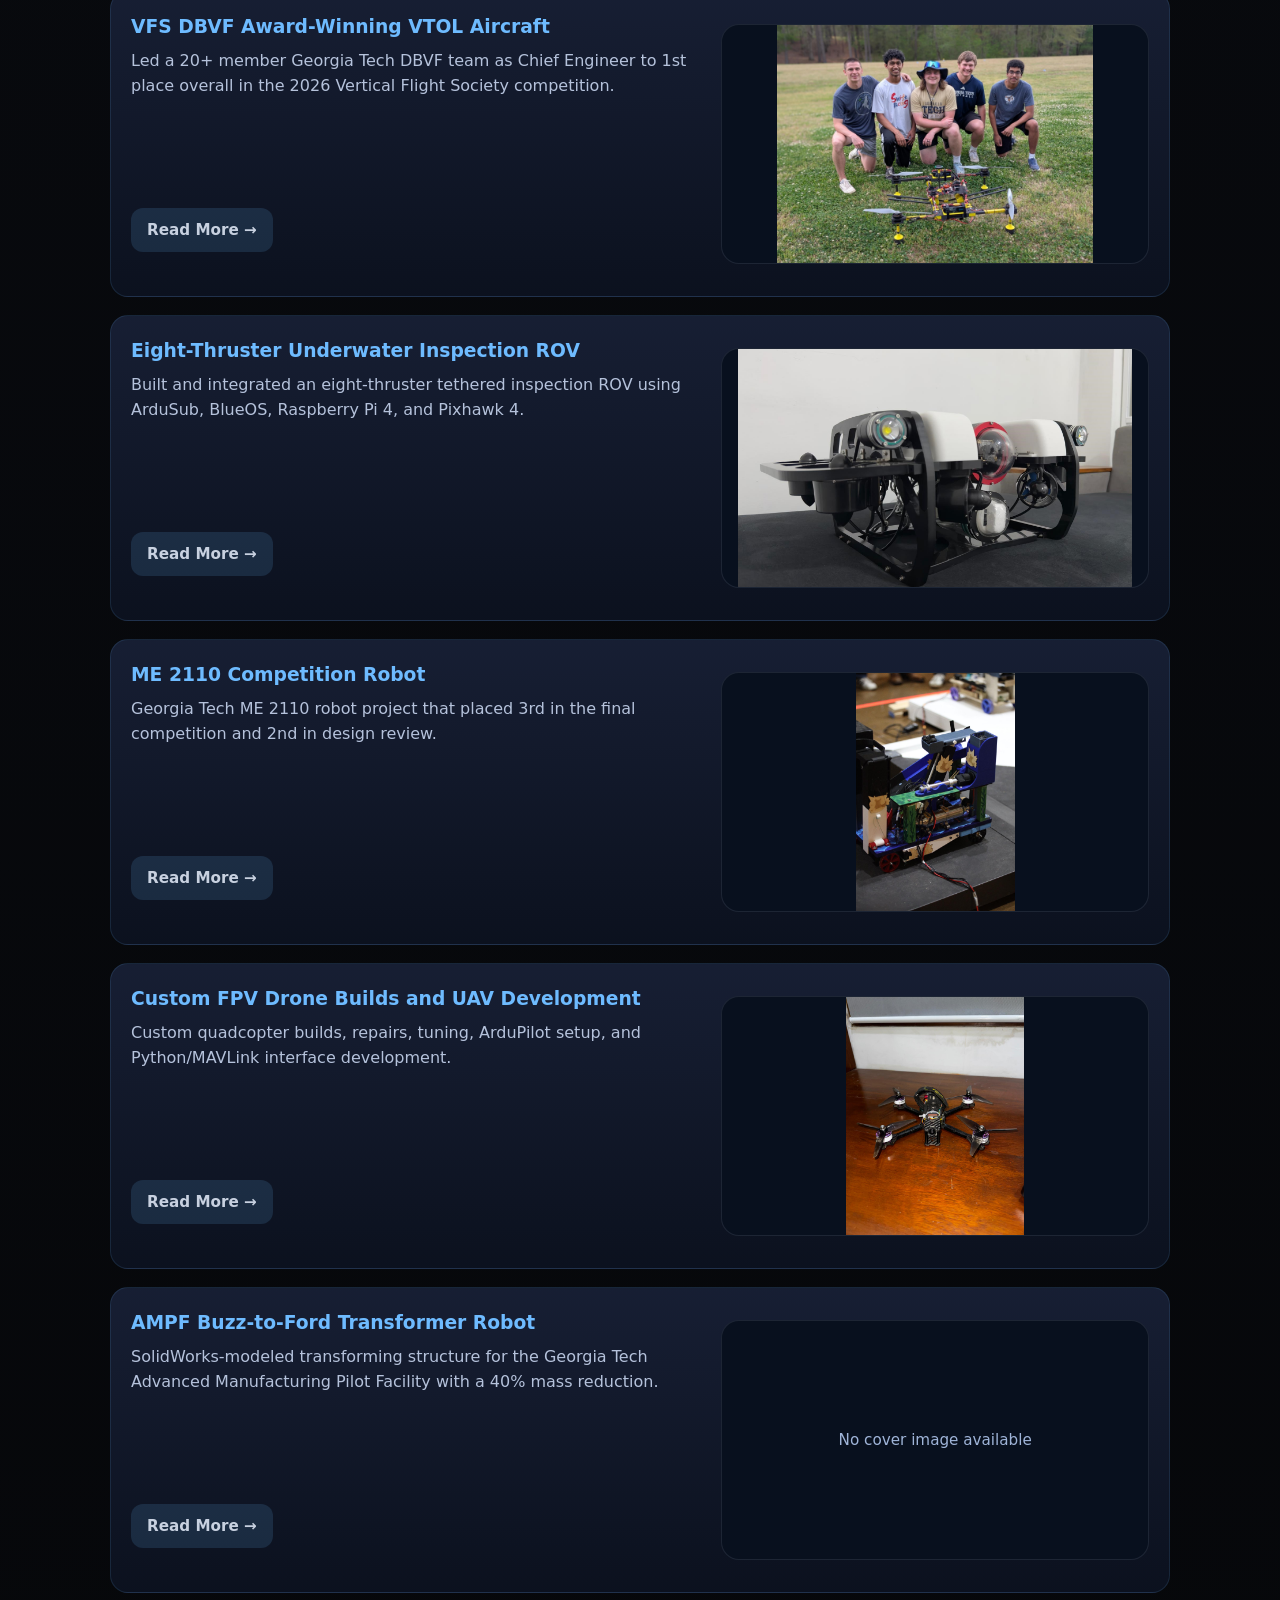
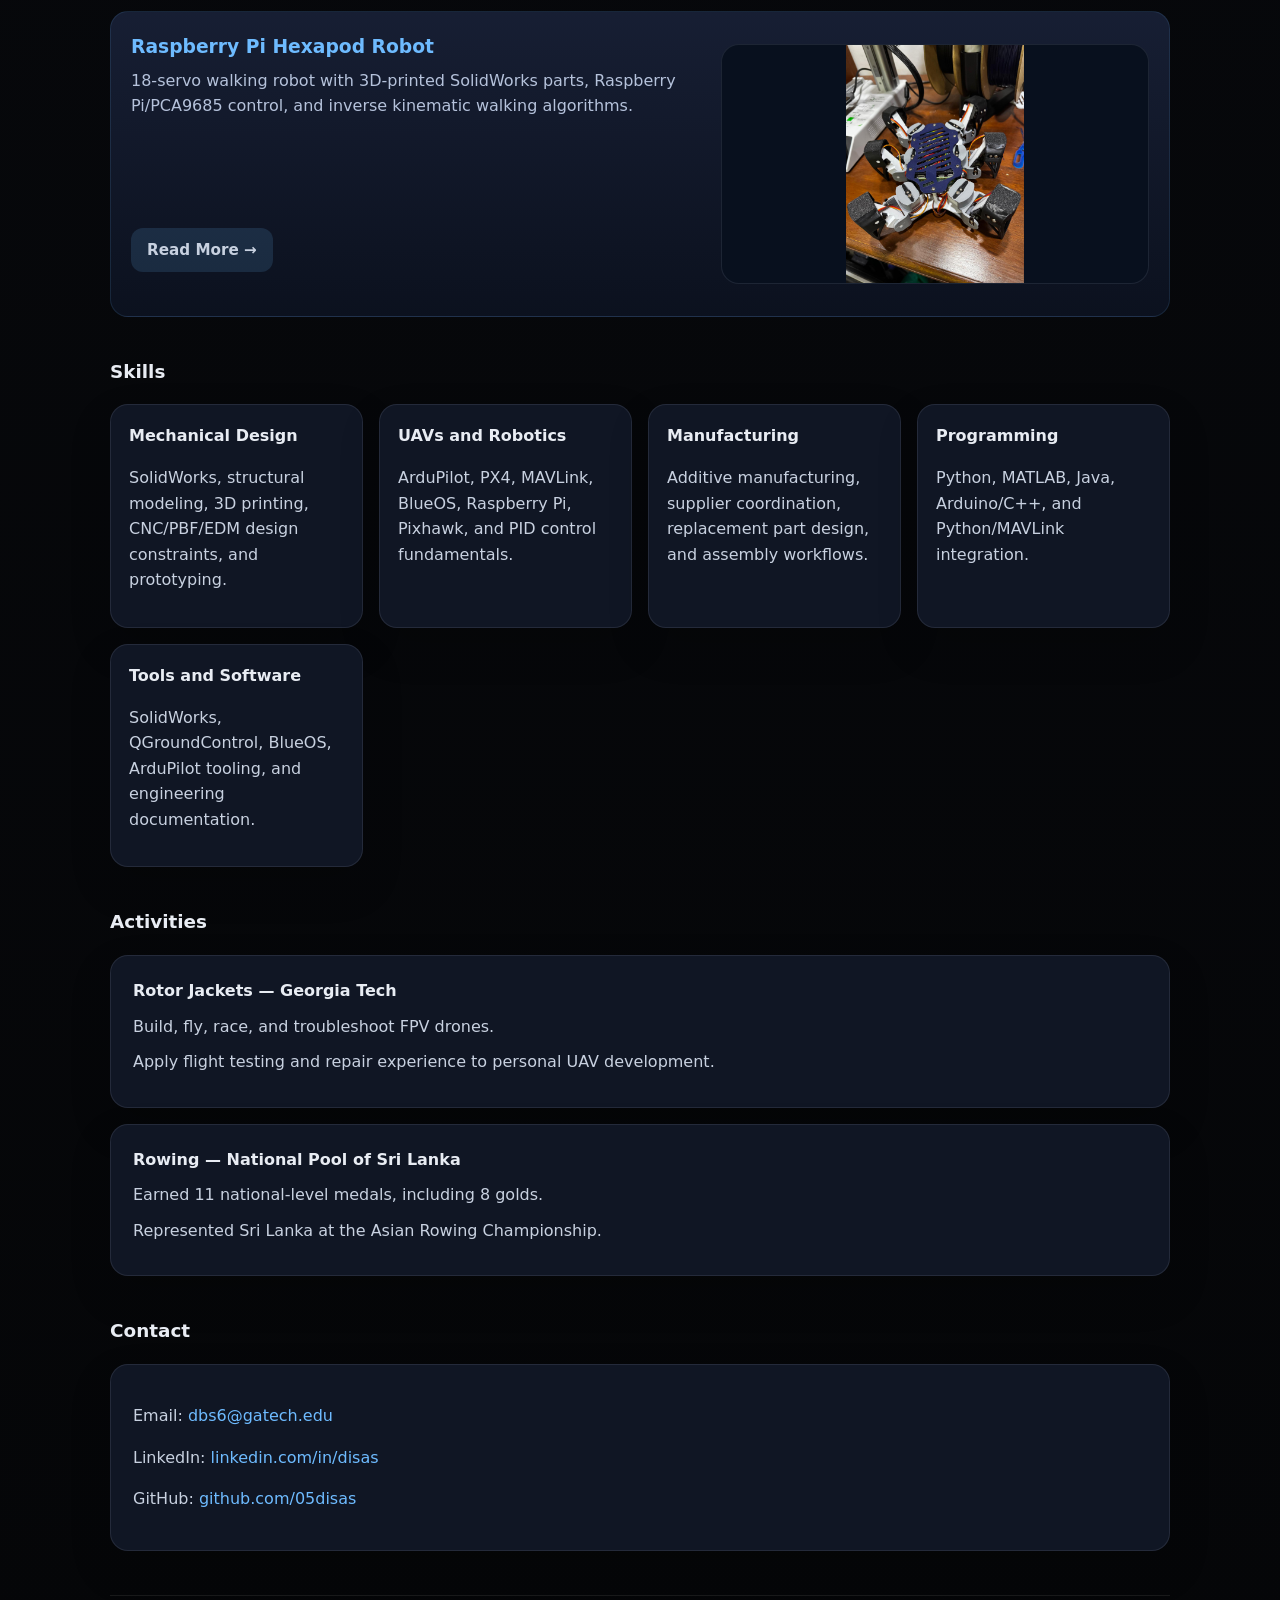
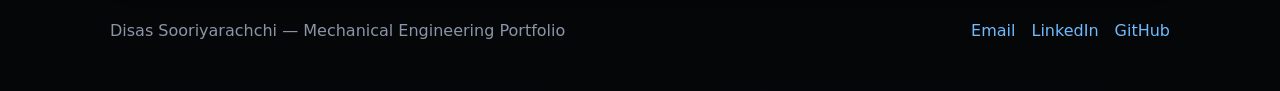
==== commit 05173d20: "updated Submarine project page" ====
--- a/index.html
+++ b/index.html
@@ -57,8 +57,8 @@
                     <div class="card">
                         <h3>UAV Engineering Intern &mdash; Idea8</h3>
                         <ul class="card-list">
-                            <li>Rebuilt and documented an ArduSub-based underwater ROV using BlueOS, QGroundControl, Raspberry Pi, and Pixhawk.</li>
-                            <li>Identified missing hardware, designed replacement parts, sourced suppliers, and coordinated manufacturing.</li>
+                            <li>Built and integrated an eight-thruster ArduSub inspection ROV from an existing CAD design, including mechanical assembly, electronics, wiring, BlueOS, QGroundControl, and tether communications.</li>
+                            <li>Coordinated CNC manufacture of the HDPE frame components, designed missing battery-retention hardware, and developed a practical tether-management system.</li>
                         </ul>
                     </div>
                     <div class="card">
@@ -108,13 +108,13 @@
                         <div class="project-card-content">
                             <div class="project-info">
                                 <div>
-                                    <h3><a class="project-title-link" href="projects/submarine-rov.html">ArduSub-Based Submarine ROV</a></h3>
-                                    <p>ArduSub-based underwater ROV rebuild using BlueOS, QGroundControl, Raspberry Pi, and a Pixhawk flight controller.</p>
+                                    <h3><a class="project-title-link" href="projects/submarine-rov.html">Eight-Thruster Underwater Inspection ROV</a></h3>
+                                    <p>Built and integrated an eight-thruster tethered inspection ROV using ArduSub, BlueOS, Raspberry Pi 4, and Pixhawk 4.</p>
                                 </div>
                                 <a class="project-card-action" href="projects/submarine-rov.html">Read More &rarr;</a>
                             </div>
                             <div class="project-visual">
-                                <div class="cover-placeholder">No cover image available</div>
+                                <img class="project-cover" src="assets/images/Projects/Submarine/Picture%20of%20the%20submarine.jpeg" alt="Eight-Thruster Underwater Inspection ROV">
                             </div>
                         </div>
                     </div>
--- a/styles/style.css
+++ b/styles/style.css
@@ -200,6 +200,15 @@
     background: rgba(18, 24, 40, 0.92);
     border: 1px solid rgba(110, 187, 255, 0.18);
     box-shadow: 0 18px 40px rgba(0, 0, 0, 0.18);
+    transition: transform 180ms ease, border-color 180ms ease, box-shadow 180ms ease;
+}
+
+@media (hover: hover) {
+    .course-card:hover {
+        transform: translateY(-4px);
+        border-color: rgba(110, 187, 255, 0.38);
+        box-shadow: 0 24px 48px rgba(0, 0, 0, 0.28);
+    }
 }
 
 .course-card-header {
@@ -371,7 +380,12 @@
 
 .project-title-link {
     color: #6ebbff;
-    text-decoration: underline;
+    text-decoration: none;
+}
+
+.project-title-link:hover {
+    color: #9cccff;
+    text-decoration: none;
 }
 
 .project-card-action {
@@ -597,6 +611,131 @@
     background: rgba(110, 187, 255, 0.08);
 }
 
+/* ROV project-specific diagram, native video, and testing roadmap */
+.rov-system-diagram {
+    display: flex;
+    align-items: stretch;
+    gap: 10px;
+    margin: 24px 0;
+    padding: 18px;
+    overflow-x: auto;
+    border: 1px solid rgba(110, 187, 255, 0.14);
+    border-radius: 16px;
+    background: rgba(8, 16, 30, 0.5);
+    scrollbar-color: rgba(110, 187, 255, 0.4) transparent;
+}
+
+.rov-diagram-node {
+    display: flex;
+    flex: 0 0 180px;
+    min-height: 112px;
+    flex-direction: column;
+    justify-content: center;
+    padding: 14px;
+    border: 1px solid rgba(110, 187, 255, 0.2);
+    border-radius: 12px;
+    background: linear-gradient(180deg, rgba(24, 32, 54, 0.96), rgba(12, 18, 32, 0.96));
+}
+
+.rov-diagram-node strong,
+.rov-diagram-node span {
+    overflow-wrap: anywhere;
+}
+
+.rov-diagram-node span {
+    margin-top: 6px;
+    color: #9fb4d8;
+    font-size: 0.86rem;
+    line-height: 1.4;
+}
+
+.rov-diagram-tether {
+    flex-basis: 130px;
+    border-style: dashed;
+}
+
+.rov-diagram-output {
+    border-color: rgba(120, 220, 174, 0.32);
+}
+
+.rov-diagram-arrow {
+    display: flex;
+    flex: 0 0 auto;
+    align-items: center;
+    color: #6ebbff;
+    font-weight: 700;
+    white-space: nowrap;
+}
+
+.status-roadmap {
+    display: grid;
+    grid-template-columns: repeat(2, minmax(0, 1fr));
+    gap: 16px;
+    margin-top: 22px;
+}
+
+.status-column {
+    padding: 18px;
+    border: 1px solid rgba(110, 187, 255, 0.14);
+    border-radius: 14px;
+    background: rgba(8, 16, 30, 0.45);
+}
+
+.status-label {
+    margin: 0 0 12px;
+    color: #e8ecf3 !important;
+    font-weight: 700;
+}
+
+.status-column ul,
+.status-column ol {
+    margin: 0;
+    padding-left: 22px;
+    color: #c8d1e0;
+}
+
+.status-column li + li {
+    margin-top: 7px;
+}
+
+.status-complete {
+    border-top: 3px solid rgba(120, 220, 174, 0.65);
+}
+
+.status-pending {
+    border-top: 3px solid rgba(255, 193, 106, 0.65);
+}
+
+.project-video-wrapper {
+    width: min(100%, 504px);
+    aspect-ratio: 9 / 16;
+    margin-top: 16px;
+    overflow: hidden;
+    border: 1px solid rgba(110, 187, 255, 0.2);
+    border-radius: 14px;
+    background: rgba(8, 16, 30, 0.7);
+}
+
+.project-video {
+    display: block;
+    width: 100%;
+    height: 100%;
+    object-fit: contain;
+    background: #050608;
+}
+
+.linkedin-fallback {
+    display: flex;
+    flex-wrap: wrap;
+    align-items: center;
+    gap: 12px;
+    margin: 16px 0 0;
+}
+
+.linkedin-fallback .project-card-action {
+    margin-top: 0;
+}
+
 .footer {
     border-top: 1px solid rgba(255, 255, 255, 0.08);
     margin-top: 44px;
@@ -700,6 +839,10 @@
     .spec-table strong {
         text-align: left;
     }
+
+    .status-roadmap {
+        grid-template-columns: 1fr;
+    }
 }
 
 @media (max-width: 520px) {
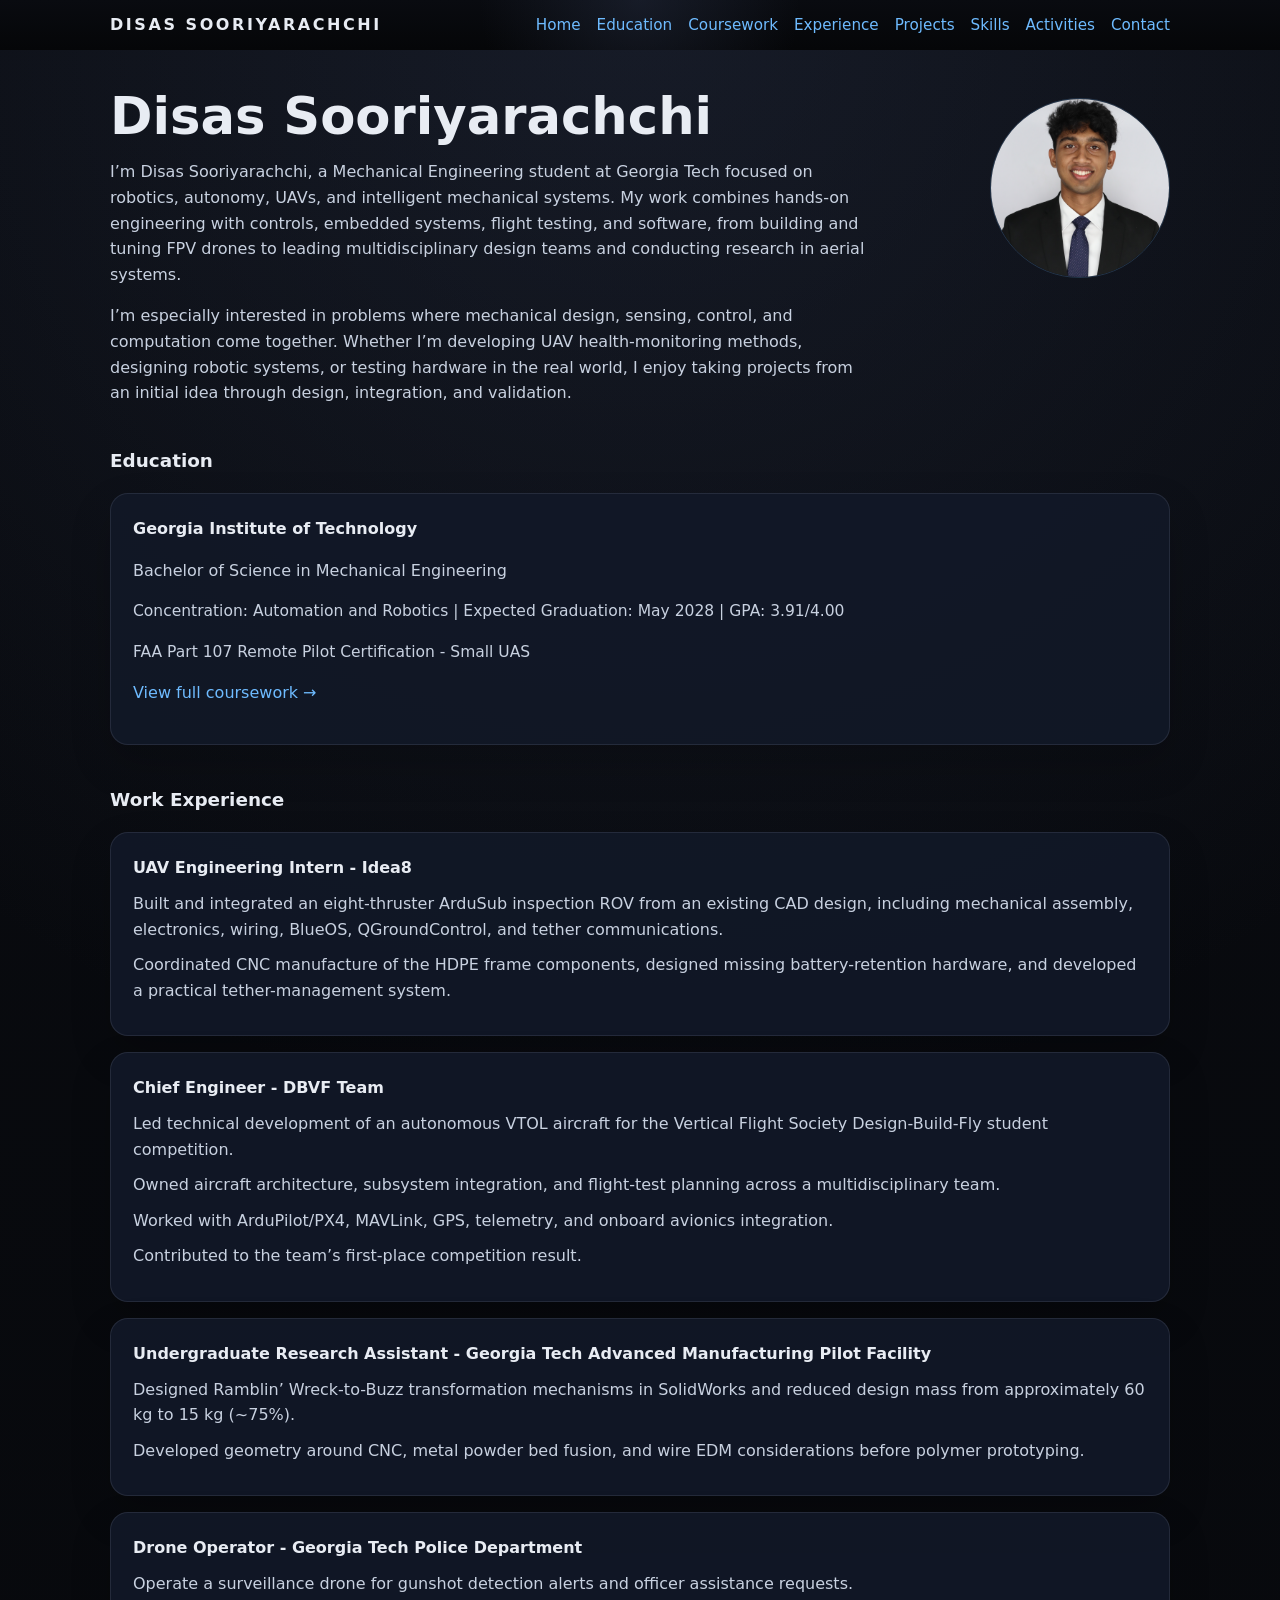
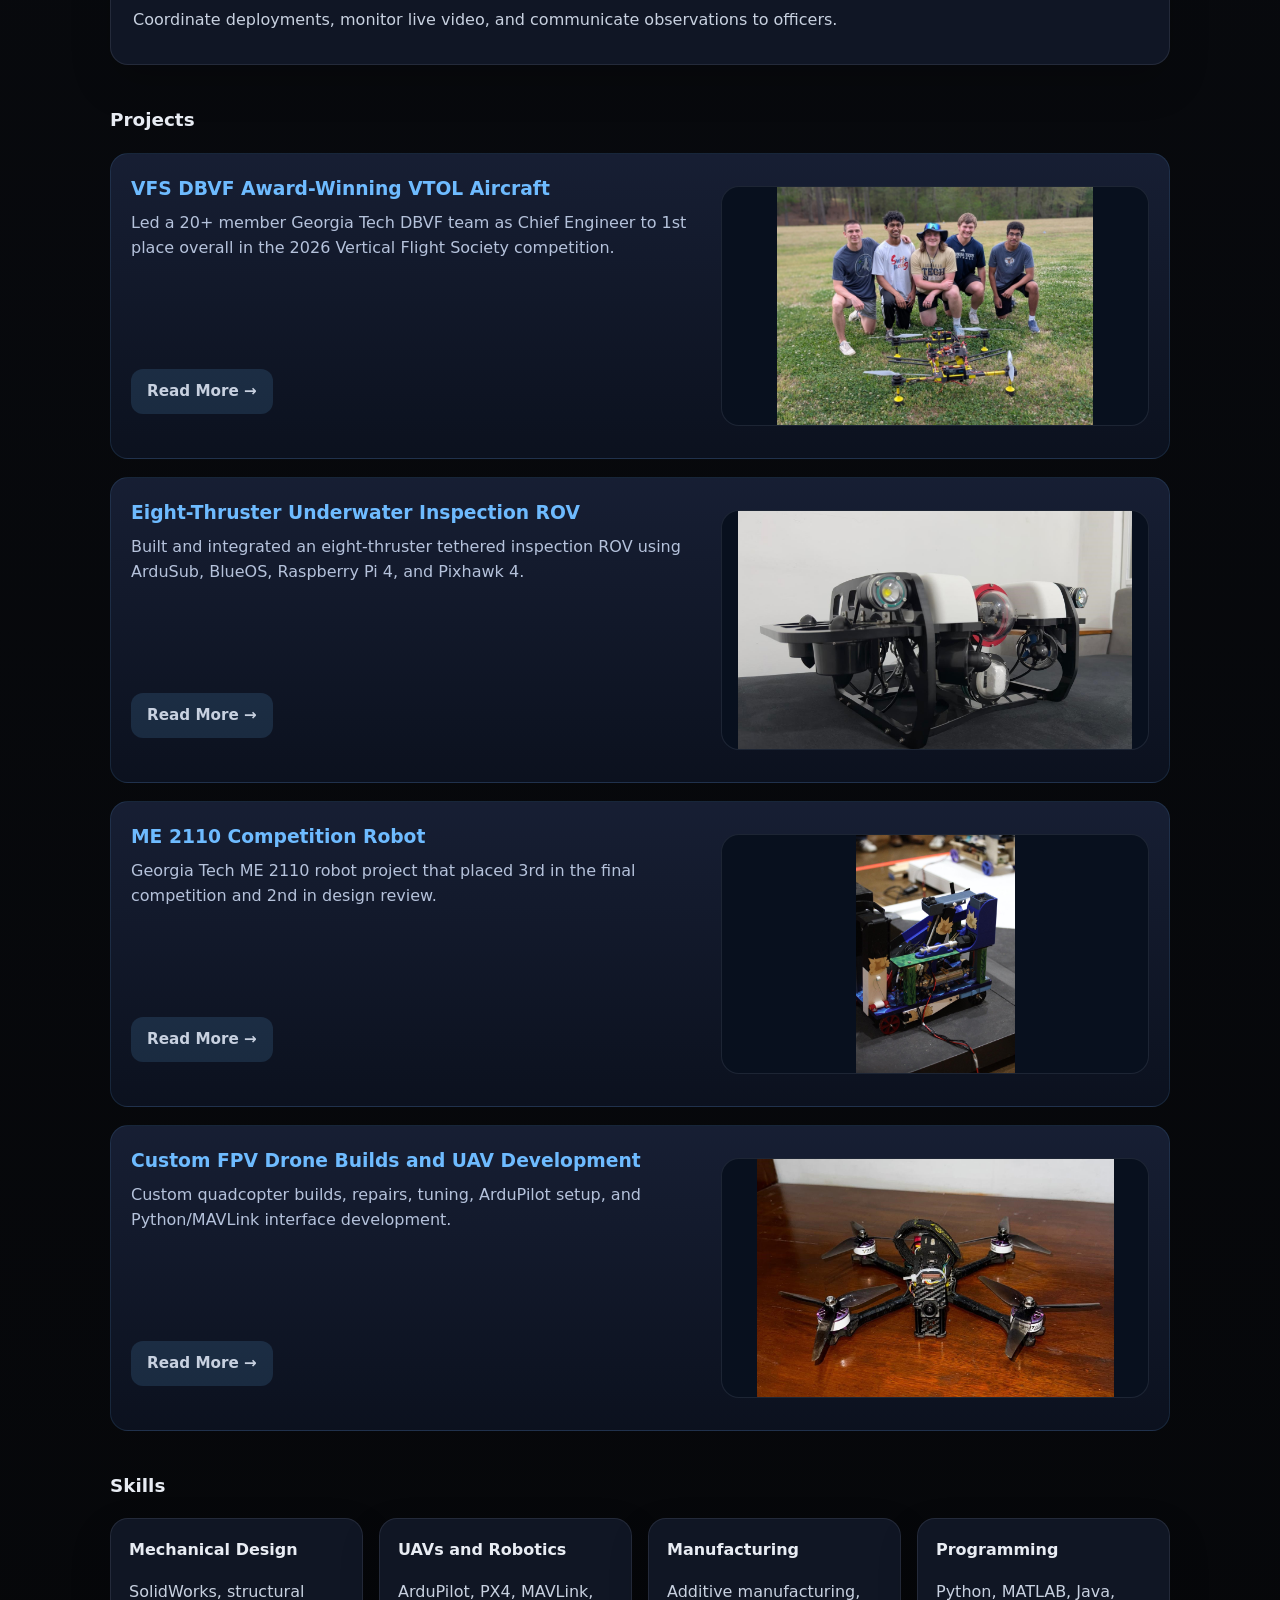
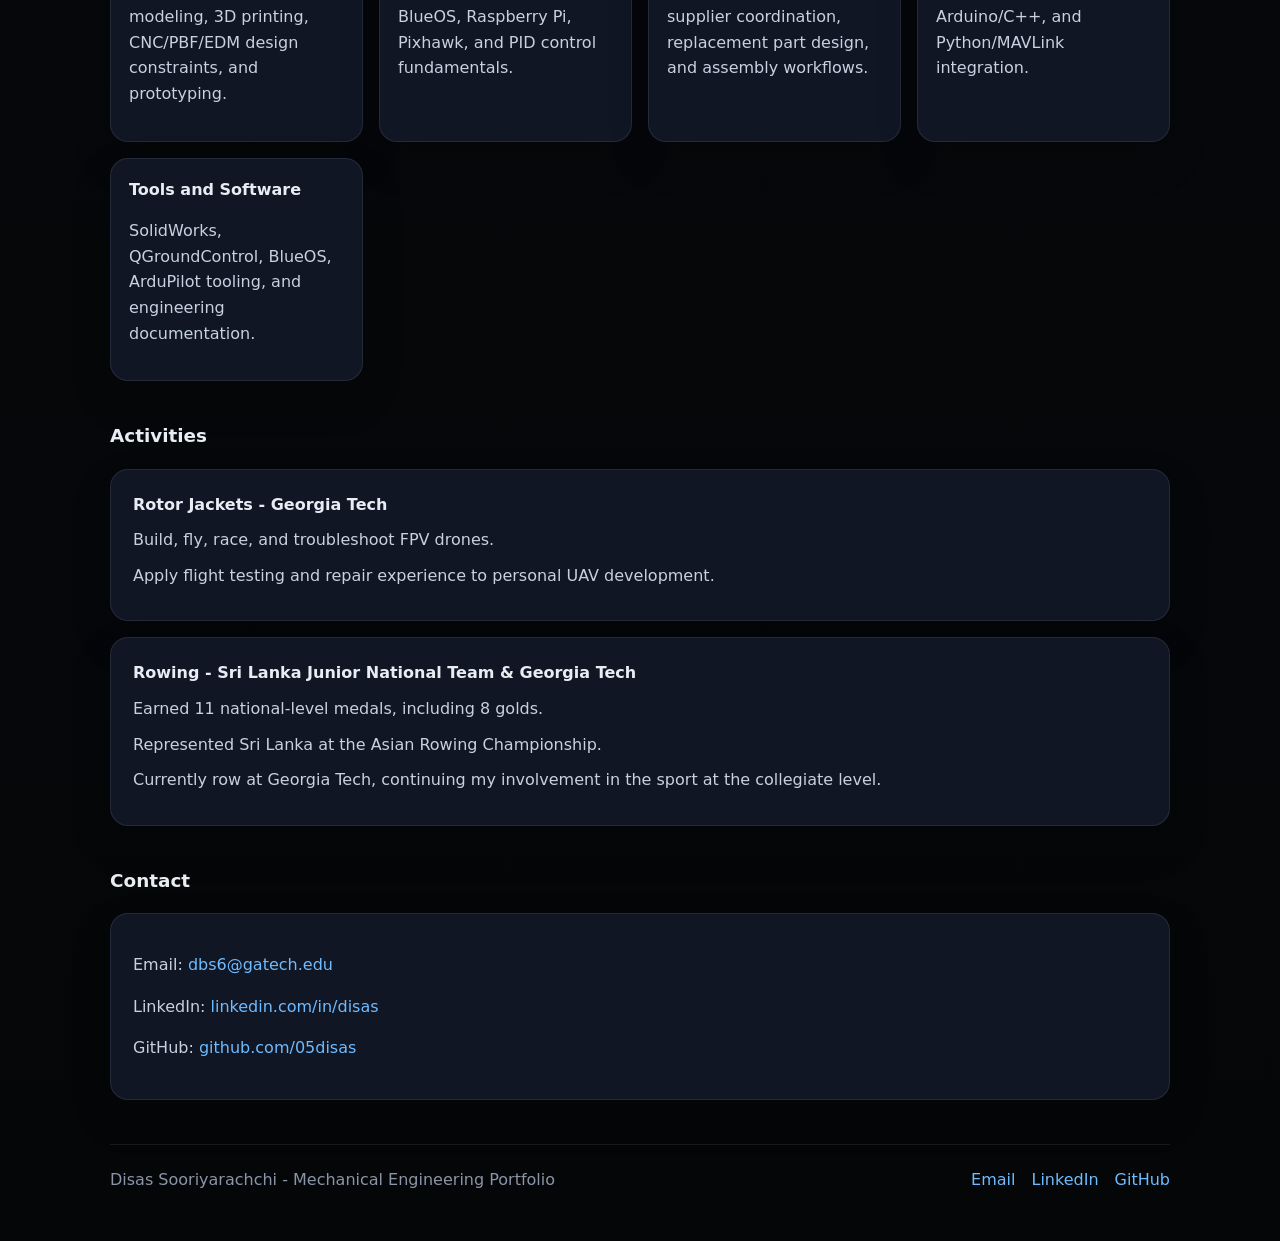
==== commit bb84e698: "Update portfolio project narratives and photos" ====
--- a/index.html
+++ b/index.html
@@ -32,10 +32,11 @@
                 <div class="profile-panel">
                     <div>
                         <h1 class="main-title">Disas Sooriyarachchi</h1>
-                        <p class="subtitle">Mechanical Engineering student at Georgia Tech focused on UAVs, robotics, automation, and manufacturing.</p>
+                        <p class="subtitle">I&rsquo;m Disas Sooriyarachchi, a Mechanical Engineering student at Georgia Tech focused on robotics, autonomy, UAVs, and intelligent mechanical systems. My work combines hands-on engineering with controls, embedded systems, flight testing, and software, from building and tuning FPV drones to leading multidisciplinary design teams and conducting research in aerial systems.</p>
                     </div>
                     <img class="profile-image" src="assets/images/profile.jpg" alt="Disas Sooriyarachchi">
                 </div>
+                <p class="subtitle">I&rsquo;m especially interested in problems where mechanical design, sensing, control, and computation come together. Whether I&rsquo;m developing UAV health-monitoring methods, designing robotic systems, or testing hardware in the real world, I enjoy taking projects from an initial idea through design, integration, and validation.</p>
             </section>
 
             <section id="education" class="section">
@@ -46,7 +47,7 @@
                     <p class="section-note">
                         Concentration: Automation and Robotics | Expected Graduation: May 2028 | GPA: 3.91/4.00
                     </p>
-                    <p class="section-note">FAA Part 107 Remote Pilot Certification &mdash; Small UAS</p>
+                    <p class="section-note">FAA Part 107 Remote Pilot Certification - Small UAS</p>
                     <p><a href="coursework.html">View full coursework &rarr;</a></p>
                 </div>
             </section>
@@ -55,14 +56,14 @@
                 <h2 class="section-title">Work Experience</h2>
                 <div class="section-grid">
                     <div class="card">
-                        <h3>UAV Engineering Intern &mdash; Idea8</h3>
+                        <h3>UAV Engineering Intern - Idea8</h3>
                         <ul class="card-list">
                             <li>Built and integrated an eight-thruster ArduSub inspection ROV from an existing CAD design, including mechanical assembly, electronics, wiring, BlueOS, QGroundControl, and tether communications.</li>
                             <li>Coordinated CNC manufacture of the HDPE frame components, designed missing battery-retention hardware, and developed a practical tether-management system.</li>
                         </ul>
                     </div>
                     <div class="card">
-                        <h3>Chief Engineer &mdash; DBVF Team</h3>
+                        <h3>Chief Engineer - DBVF Team</h3>
                         <ul class="card-list">
                             <li>Led technical development of an autonomous VTOL aircraft for the Vertical Flight Society Design-Build-Fly student competition.</li>
                             <li>Owned aircraft architecture, subsystem integration, and flight-test planning across a multidisciplinary team.</li>
@@ -71,14 +72,14 @@
                         </ul>
                     </div>
                     <div class="card">
-                        <h3>Undergraduate Research Assistant &mdash; Georgia Tech Advanced Manufacturing Pilot Facility</h3>
-                        <ul class="card-list">
-                            <li>Modeled a transforming Ramblin&rsquo; Wreck-to-Buzz structure in SolidWorks and reduced mass by 40%.</li>
-                            <li>Explored alloy-based manufacturing strategies for CNC, PBF, and EDM constraints.</li>
-                        </ul>
-                    </div>
-                    <div class="card">
-                        <h3>Drone Operator &mdash; Georgia Tech Police Department</h3>
+                        <h3>Undergraduate Research Assistant - Georgia Tech Advanced Manufacturing Pilot Facility</h3>
+                        <ul class="card-list">
+                            <li>Designed Ramblin&rsquo; Wreck-to-Buzz transformation mechanisms in SolidWorks and reduced design mass from approximately 60 kg to 15 kg (~75%).</li>
+                            <li>Developed geometry around CNC, metal powder bed fusion, and wire EDM considerations before polymer prototyping.</li>
+                        </ul>
+                    </div>
+                    <div class="card">
+                        <h3>Drone Operator - Georgia Tech Police Department</h3>
                         <ul class="card-list">
                             <li>Operate a surveillance drone for gunshot detection alerts and officer assistance requests.</li>
                             <li>Coordinate deployments, monitor live video, and communicate observations to officers.</li>
@@ -142,35 +143,7 @@
                                 <a class="project-card-action" href="projects/fpv-drone-builds.html">Read More &rarr;</a>
                             </div>
                             <div class="project-visual">
-                                <img class="project-cover" src="assets/images/fpvdrone.jpeg" alt="Custom FPV Drone Builds and UAV Development">
-                            </div>
-                        </div>
-                    </div>
-                    <div class="project-card">
-                        <div class="project-card-content">
-                            <div class="project-info">
-                                <div>
-                                    <h3><a class="project-title-link" href="projects/ampf-transformer.html">AMPF Buzz-to-Ford Transformer Robot</a></h3>
-                                    <p>SolidWorks-modeled transforming structure for the Georgia Tech Advanced Manufacturing Pilot Facility with a 40% mass reduction.</p>
-                                </div>
-                                <a class="project-card-action" href="projects/ampf-transformer.html">Read More &rarr;</a>
-                            </div>
-                            <div class="project-visual">
-                                <div class="cover-placeholder">No cover image available</div>
-                            </div>
-                        </div>
-                    </div>
-                    <div class="project-card">
-                        <div class="project-card-content">
-                            <div class="project-info">
-                                <div>
-                                    <h3><a class="project-title-link" href="projects/hexapod-robot.html">Raspberry Pi Hexapod Robot</a></h3>
-                                    <p>18-servo walking robot with 3D-printed SolidWorks parts, Raspberry Pi/PCA9685 control, and inverse kinematic walking algorithms.</p>
-                                </div>
-                                <a class="project-card-action" href="projects/hexapod-robot.html">Read More &rarr;</a>
-                            </div>
-                            <div class="project-visual">
-                                <img class="project-cover" src="assets/images/hexapod.jpeg" alt="Raspberry Pi Hexapod Robot">
+                                <img class="project-cover" src="assets/images/fpvdrone.jpeg?v=b72b39e79eee" alt="Custom FPV Drone Builds and UAV Development">
                             </div>
                         </div>
                     </div>
@@ -207,17 +180,18 @@
                 <h2 class="section-title">Activities</h2>
                 <div class="section-grid">
                     <div class="card">
-                        <h3>Rotor Jackets &mdash; Georgia Tech</h3>
+                        <h3>Rotor Jackets - Georgia Tech</h3>
                         <ul class="card-list">
                             <li>Build, fly, race, and troubleshoot FPV drones.</li>
                             <li>Apply flight testing and repair experience to personal UAV development.</li>
                         </ul>
                     </div>
                     <div class="card">
-                        <h3>Rowing &mdash; National Pool of Sri Lanka</h3>
+                        <h3>Rowing - Sri Lanka Junior National Team &amp; Georgia Tech</h3>
                         <ul class="card-list">
                             <li>Earned 11 national-level medals, including 8 golds.</li>
                             <li>Represented Sri Lanka at the Asian Rowing Championship.</li>
+                            <li>Currently row at Georgia Tech, continuing my involvement in the sport at the collegiate level.</li>
                         </ul>
                     </div>
                 </div>
@@ -234,7 +208,7 @@
         </main>
 
         <footer class="footer">
-            <p>Disas Sooriyarachchi &mdash; Mechanical Engineering Portfolio</p>
+            <p>Disas Sooriyarachchi - Mechanical Engineering Portfolio</p>
             <div class="social-links">
                 <a href="mailto:dbs6@gatech.edu">Email</a>
                 <a href="https://www.linkedin.com/in/disas">LinkedIn</a>
--- a/styles/style.css
+++ b/styles/style.css
@@ -474,6 +474,17 @@
     object-fit: contain;
 }
 
+.mechanism-figure img {
+    display: block;
+    height: auto;
+    min-height: 0;
+}
+
+.mechanism-photo {
+    max-width: 440px;
+    margin-inline: auto;
+}
+
 .project-hero-media {
     margin: 0;
 }
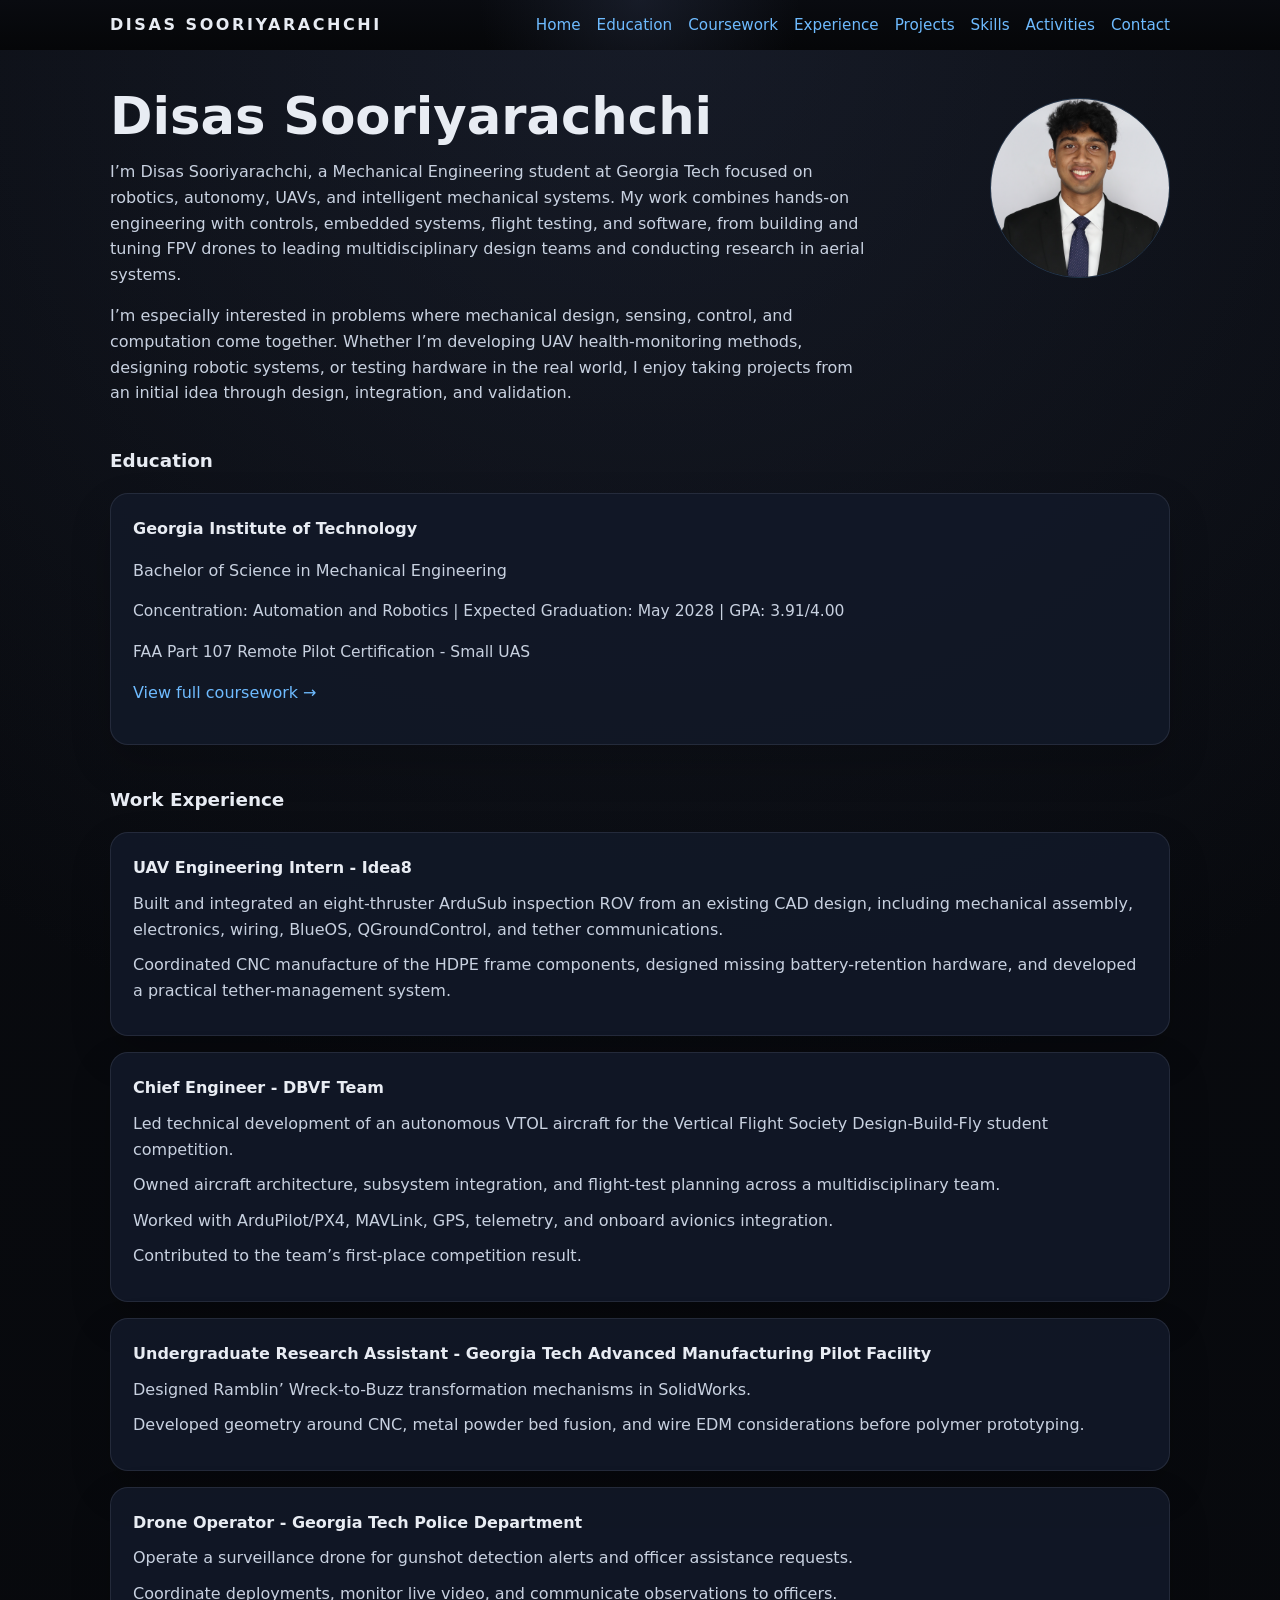
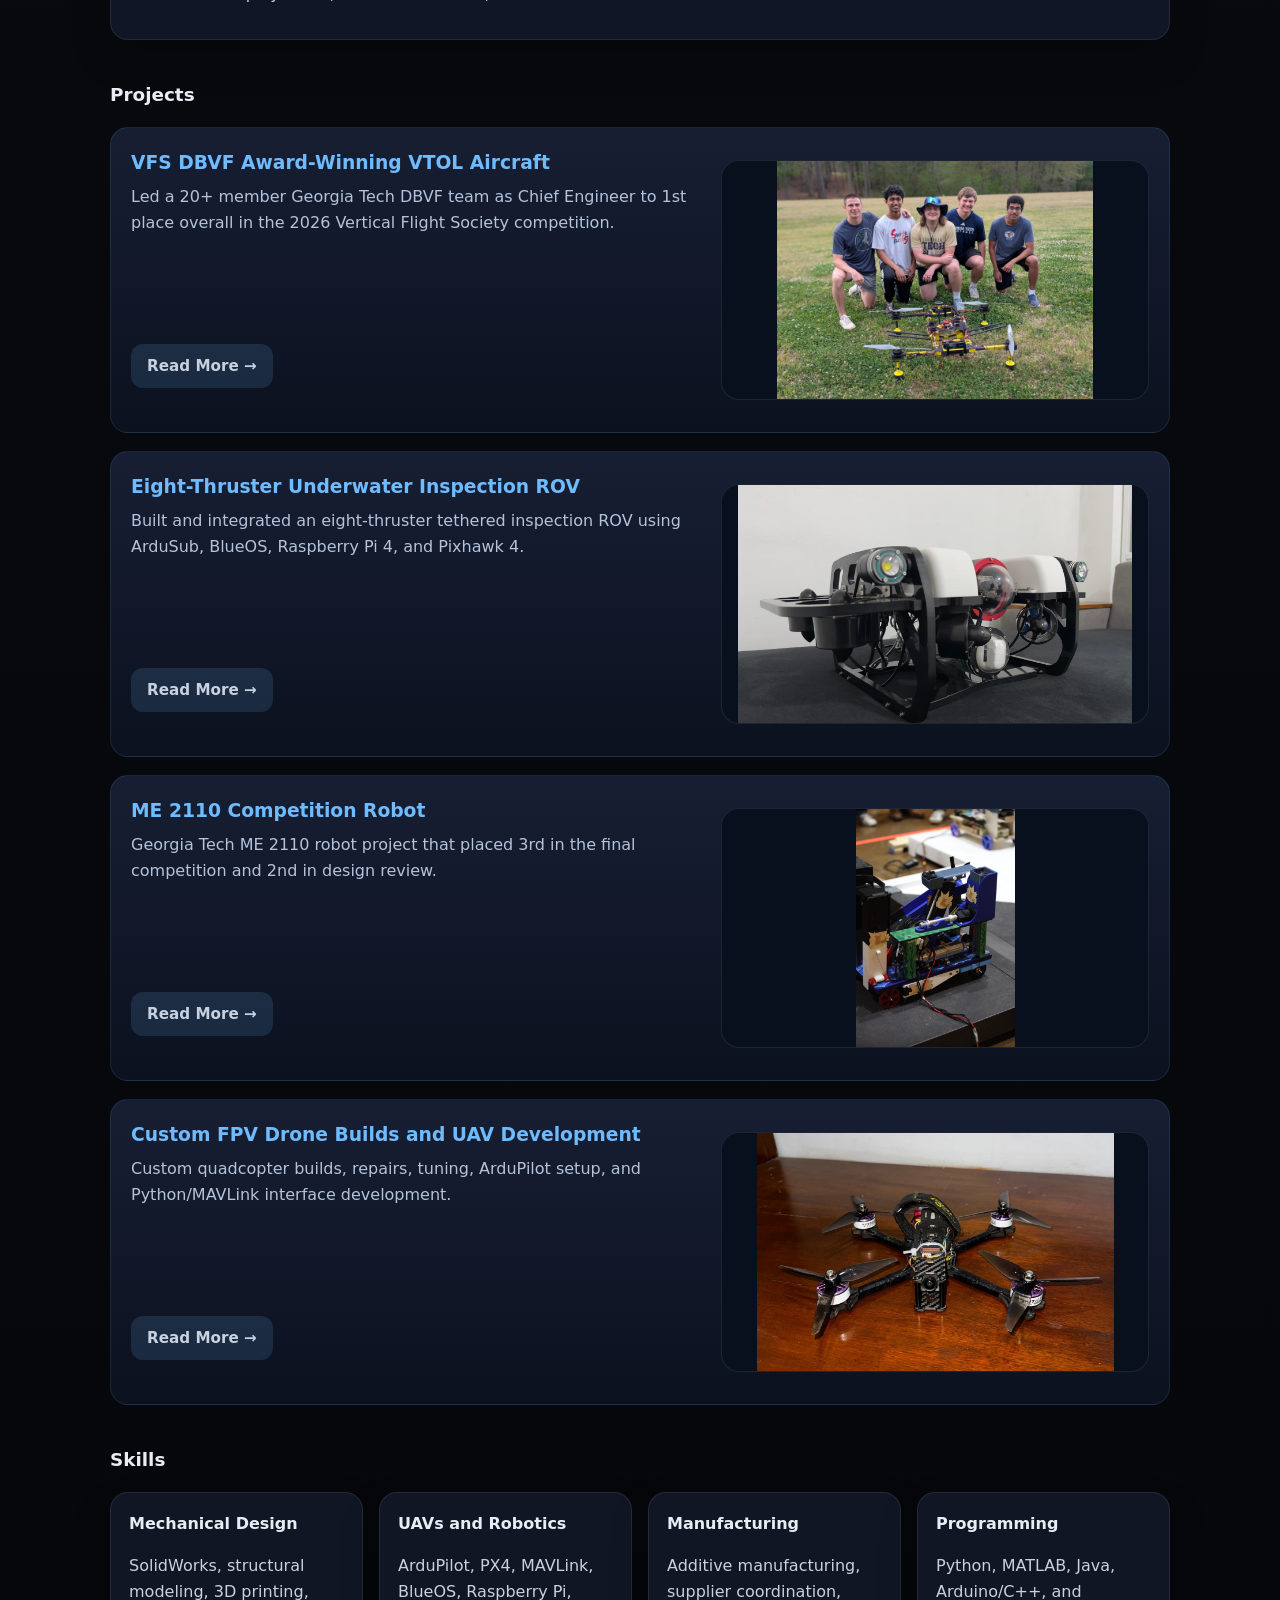
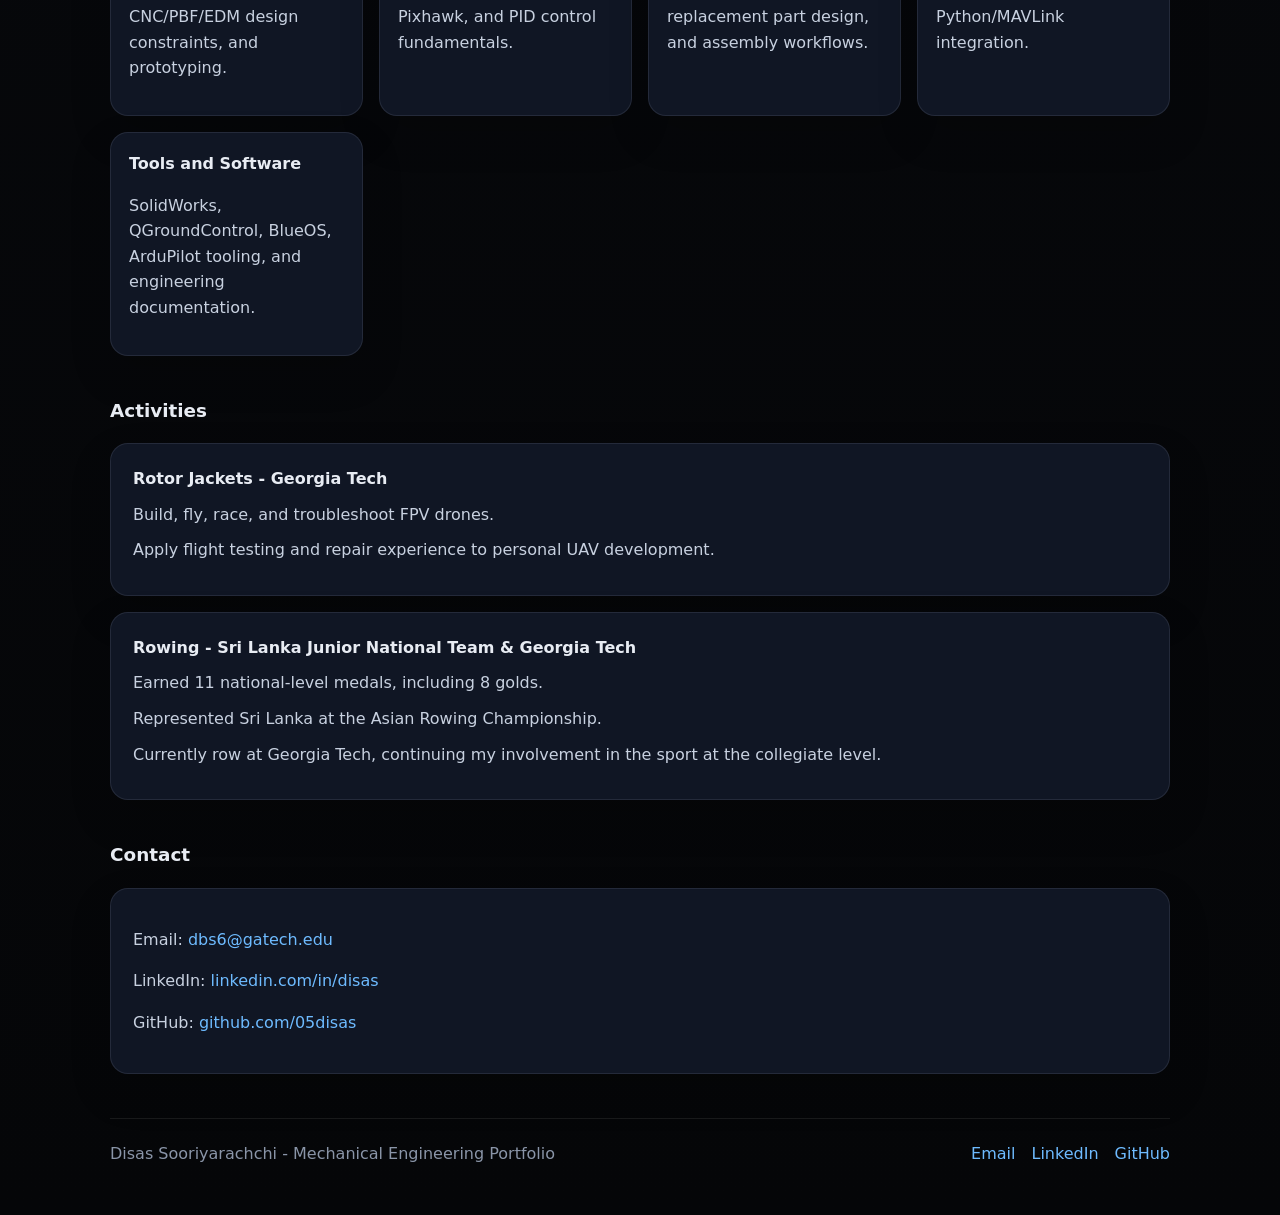
==== commit ace55a1e: "Update coursework, ME 2110 link, and research experience" ====
--- a/index.html
+++ b/index.html
@@ -74,7 +74,7 @@
                     <div class="card">
                         <h3>Undergraduate Research Assistant - Georgia Tech Advanced Manufacturing Pilot Facility</h3>
                         <ul class="card-list">
-                            <li>Designed Ramblin&rsquo; Wreck-to-Buzz transformation mechanisms in SolidWorks and reduced design mass from approximately 60 kg to 15 kg (~75%).</li>
+                            <li>Designed Ramblin&rsquo; Wreck-to-Buzz transformation mechanisms in SolidWorks.</li>
                             <li>Developed geometry around CNC, metal powder bed fusion, and wire EDM considerations before polymer prototyping.</li>
                         </ul>
                     </div>
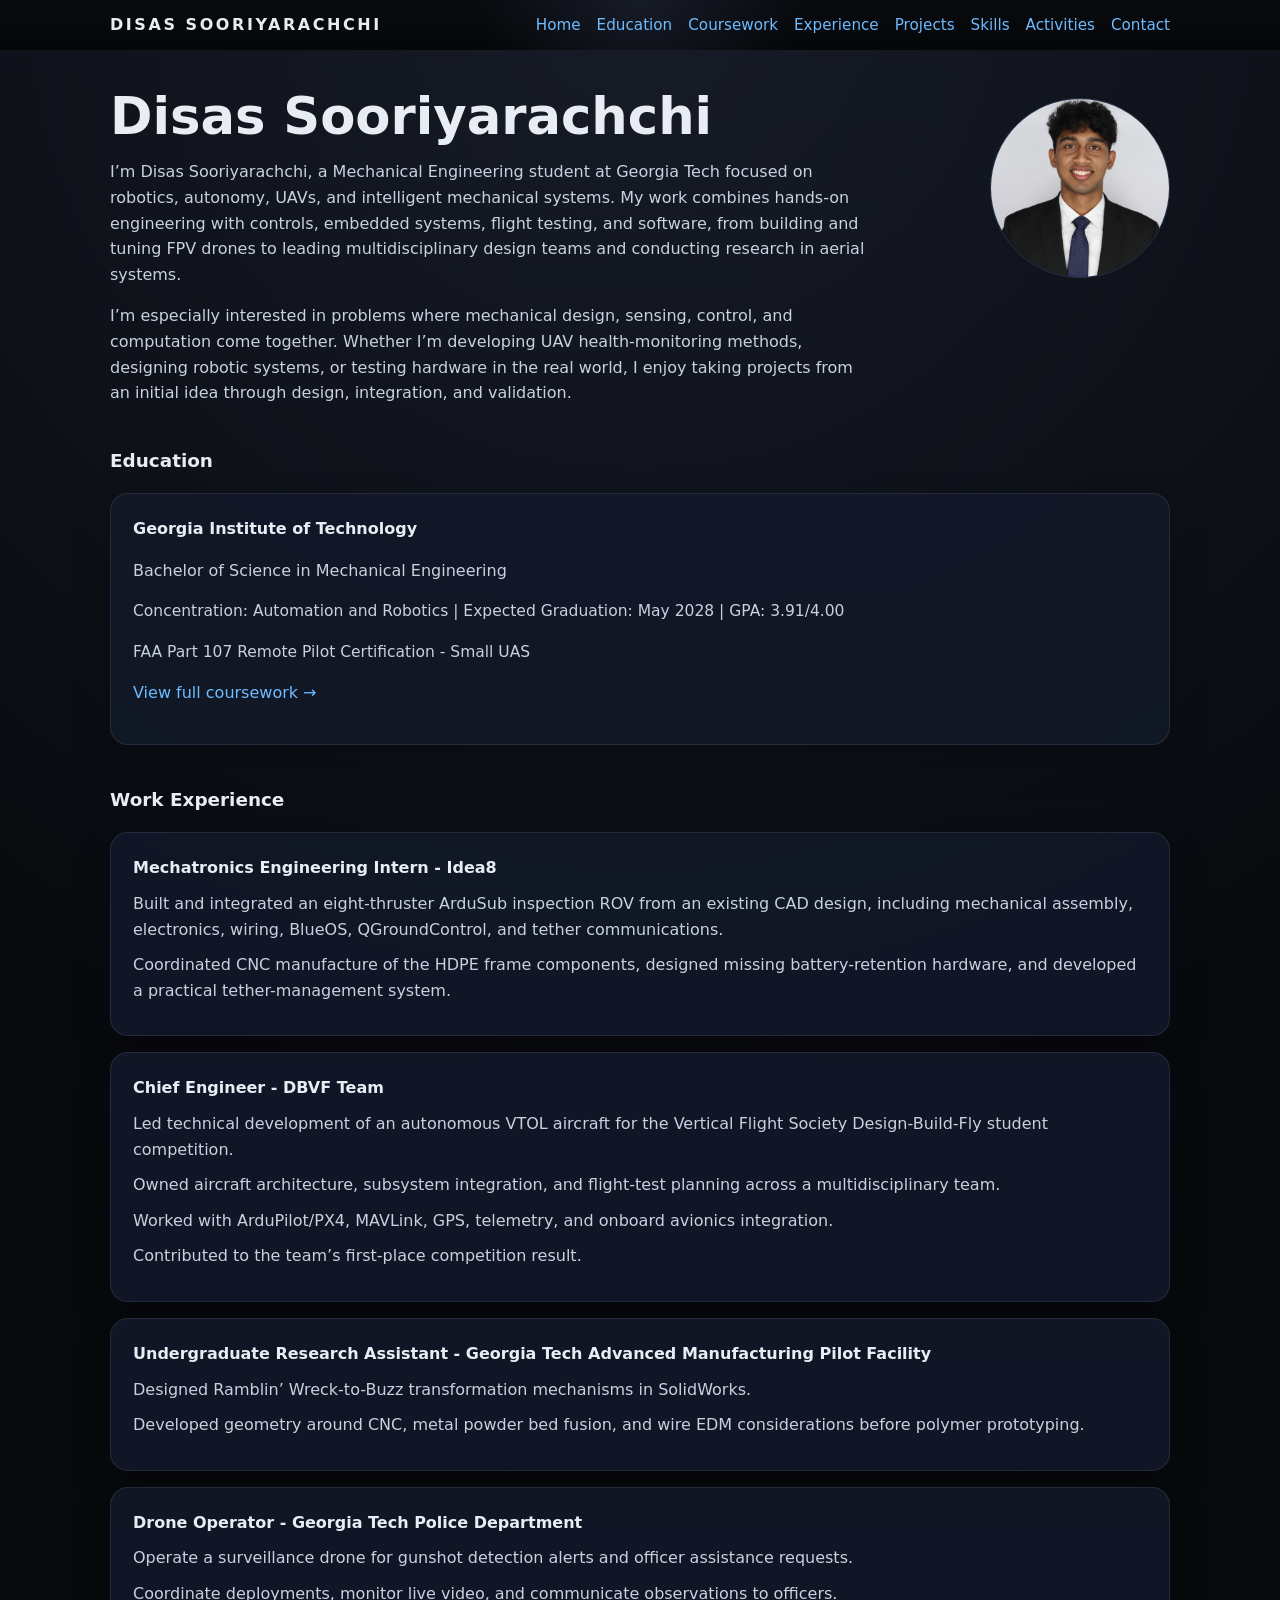
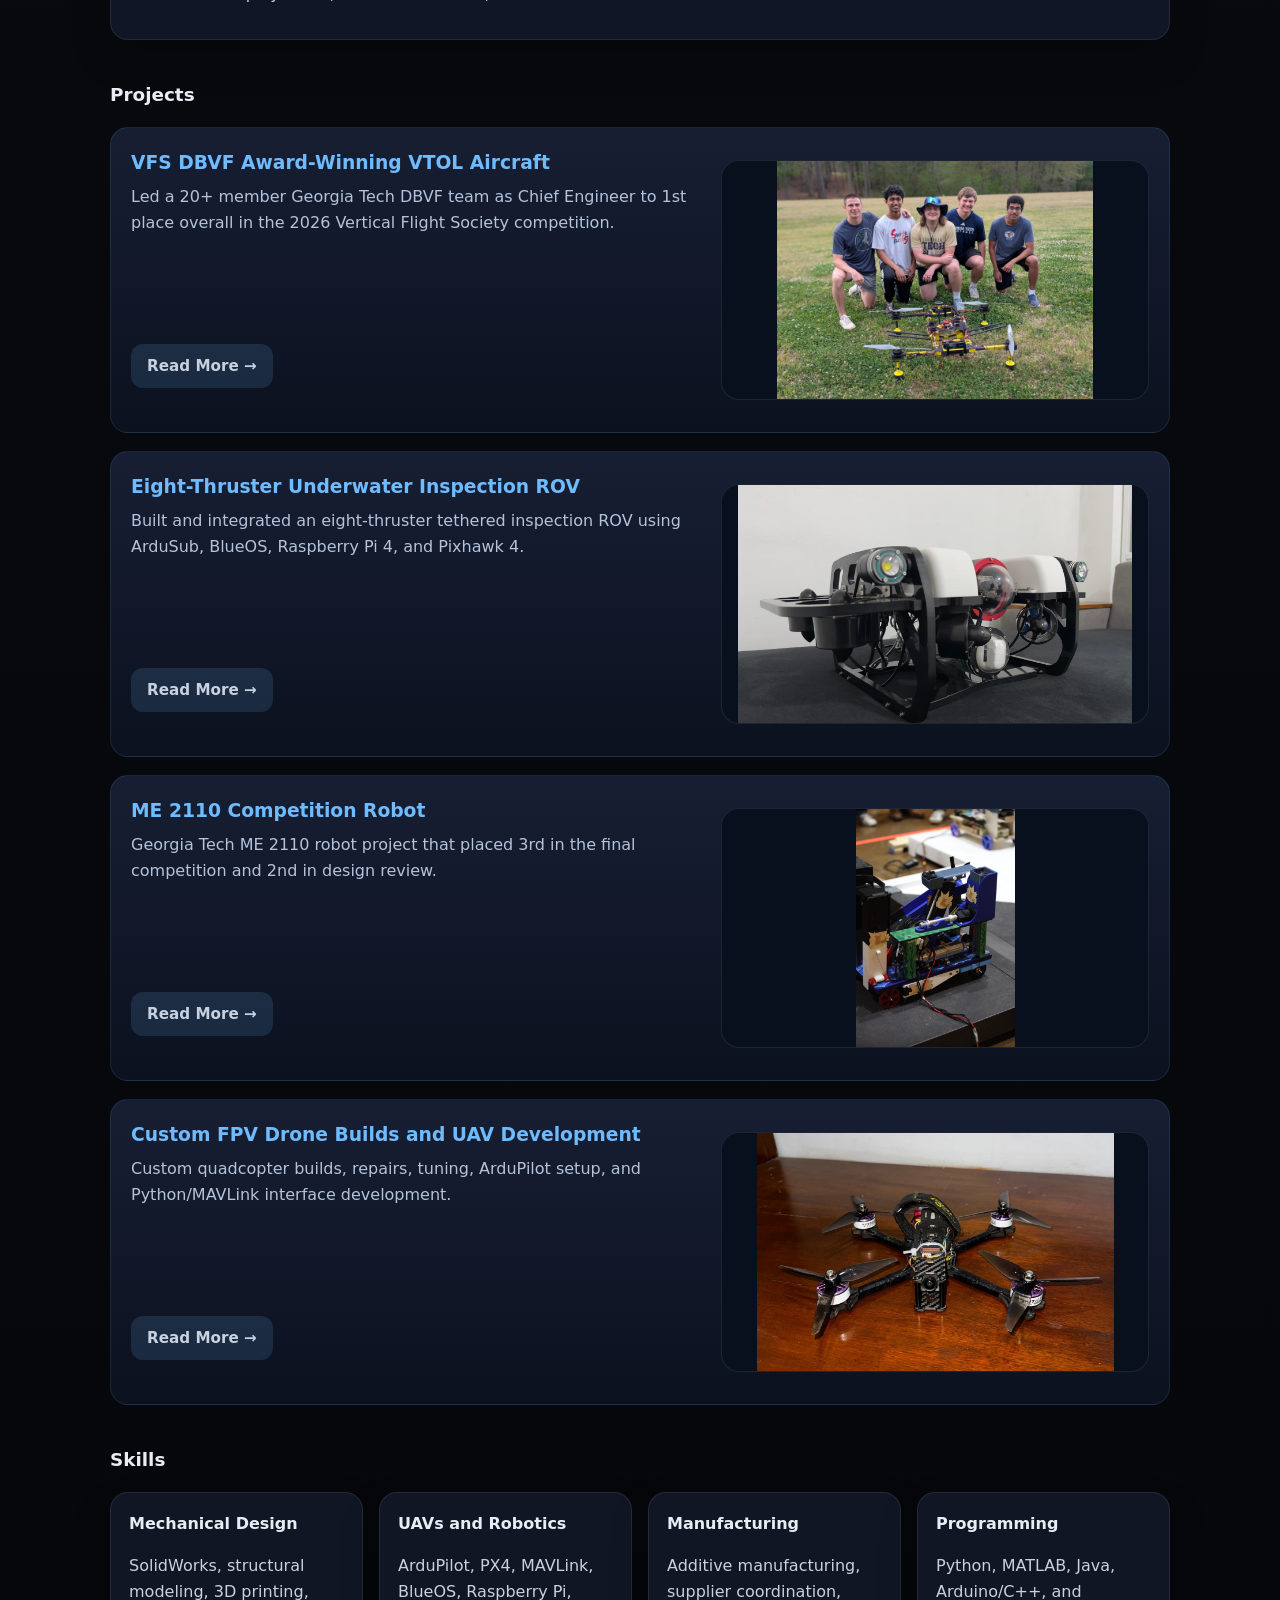
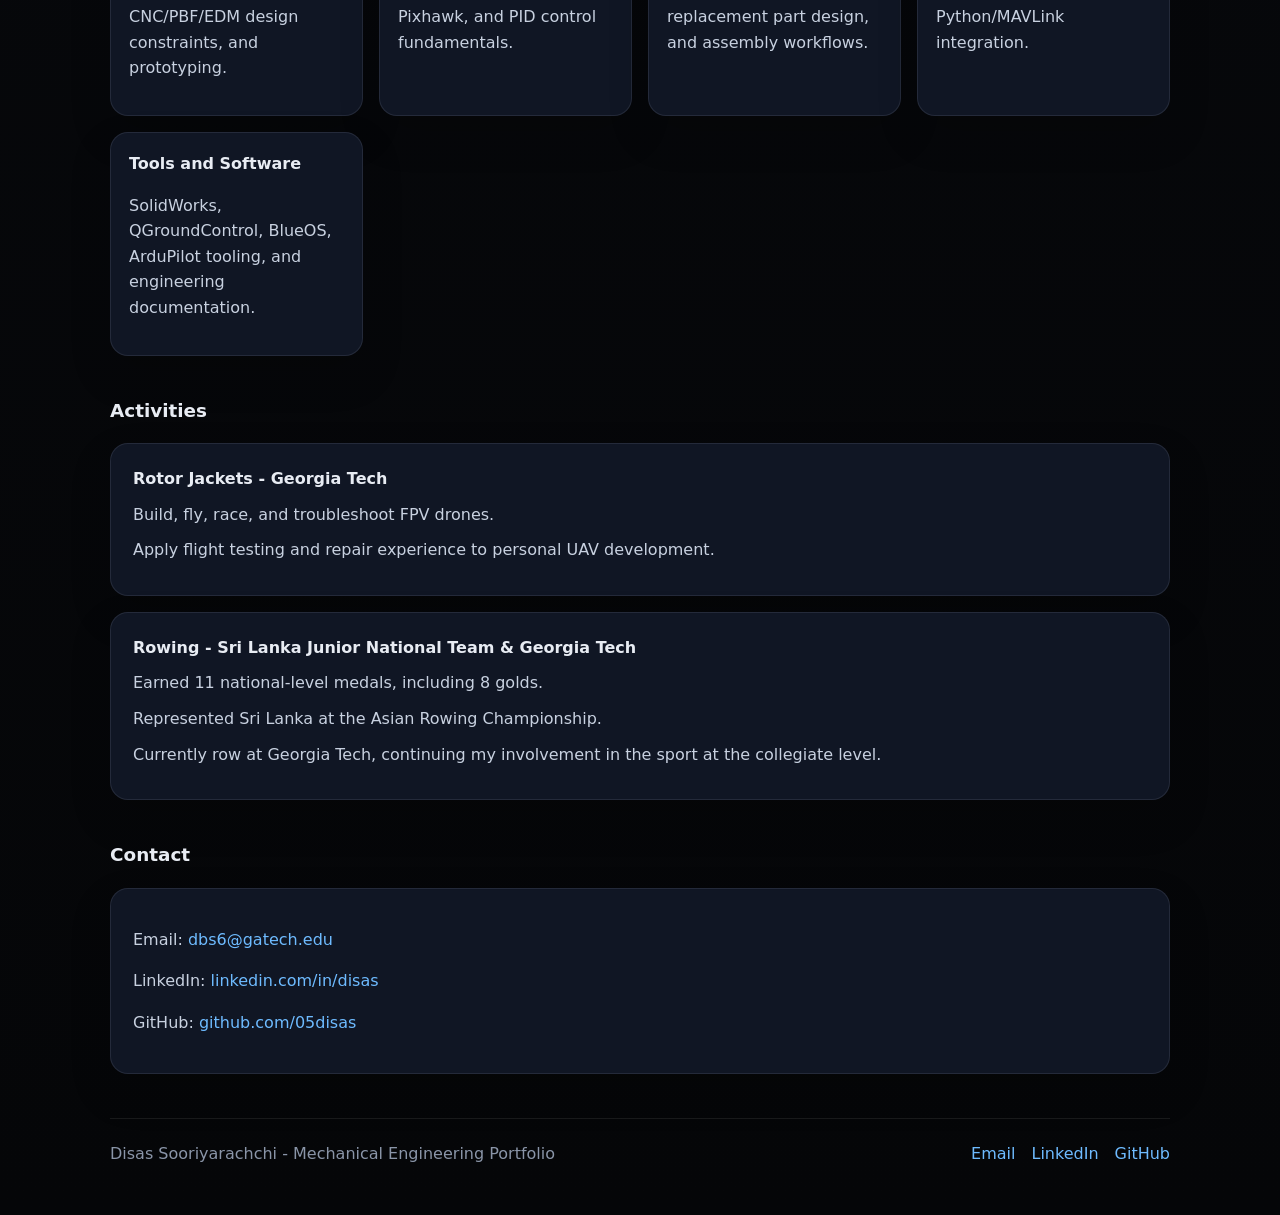
==== commit 0964d72e: "Update Idea8 internship title to Mechatronics Engineering Intern" ====
--- a/index.html
+++ b/index.html
@@ -56,7 +56,7 @@
                 <h2 class="section-title">Work Experience</h2>
                 <div class="section-grid">
                     <div class="card">
-                        <h3>UAV Engineering Intern - Idea8</h3>
+                        <h3>Mechatronics Engineering Intern - Idea8</h3>
                         <ul class="card-list">
                             <li>Built and integrated an eight-thruster ArduSub inspection ROV from an existing CAD design, including mechanical assembly, electronics, wiring, BlueOS, QGroundControl, and tether communications.</li>
                             <li>Coordinated CNC manufacture of the HDPE frame components, designed missing battery-retention hardware, and developed a practical tether-management system.</li>
